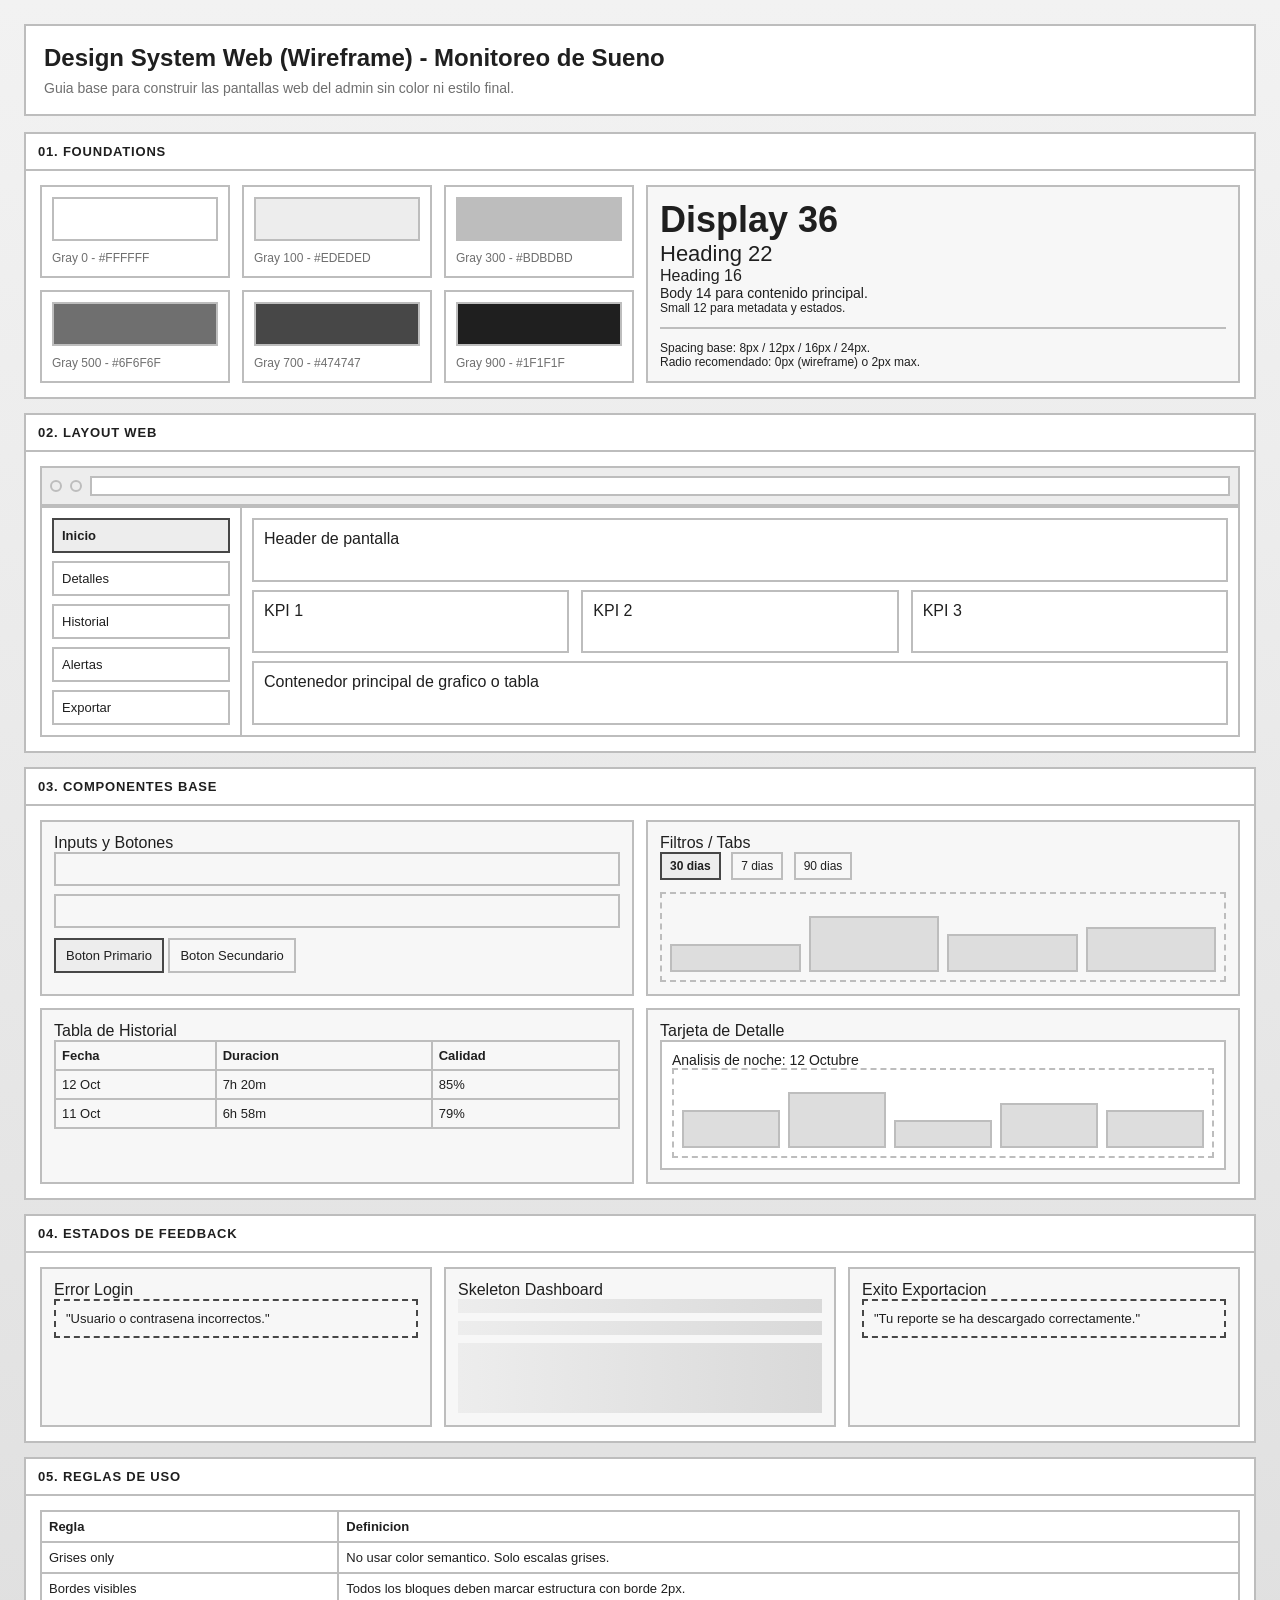
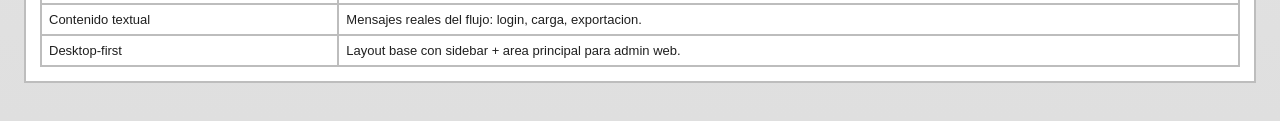
==== design-system-web.html @ b815edd7 "cambios web" ====
<!DOCTYPE html>
<html lang="es">
  <head>
    <meta charset="UTF-8" />
    <meta name="viewport" content="width=device-width, initial-scale=1.0" />
    <title>Design System Web - Wireframe Sueno</title>
    <style>
      :root {
        --gray-0: #ffffff;
        --gray-50: #f7f7f7;
        --gray-100: #ededed;
        --gray-200: #dddddd;
        --gray-300: #bdbdbd;
        --gray-400: #9a9a9a;
        --gray-500: #6f6f6f;
        --gray-700: #474747;
        --gray-900: #1f1f1f;
      }

      * {
        box-sizing: border-box;
      }

      body {
        margin: 0;
        background: linear-gradient(180deg, #f2f2f2 0%, #dfdfdf 100%);
        color: var(--gray-900);
        font-family: "Segoe UI", Arial, sans-serif;
      }

      .page {
        max-width: 1300px;
        margin: 0 auto;
        padding: 24px;
      }

      .hero {
        border: 2px solid var(--gray-300);
        background: var(--gray-0);
        padding: 18px;
        margin-bottom: 16px;
      }

      .hero h1 {
        margin: 0 0 8px 0;
        font-size: 24px;
      }

      .hero p {
        margin: 0;
        color: var(--gray-500);
        font-size: 14px;
      }

      .section {
        border: 2px solid var(--gray-300);
        background: var(--gray-0);
        margin-bottom: 14px;
      }

      .section-head {
        border-bottom: 2px solid var(--gray-300);
        padding: 10px 12px;
        font-size: 13px;
        text-transform: uppercase;
        letter-spacing: 0.8px;
        font-weight: 700;
      }

      .section-body {
        padding: 14px;
      }

      .grid {
        display: grid;
        gap: 12px;
      }

      .grid.two {
        grid-template-columns: repeat(2, minmax(0, 1fr));
      }

      .grid.three {
        grid-template-columns: repeat(3, minmax(0, 1fr));
      }

      .token {
        border: 2px solid var(--gray-300);
        padding: 10px;
        display: grid;
        gap: 8px;
      }

      .swatch {
        height: 44px;
        border: 2px solid var(--gray-300);
      }

      .label {
        font-size: 12px;
        color: var(--gray-500);
      }

      .display {
        font-size: 36px;
        font-weight: 700;
        margin: 0;
      }

      .h2 {
        font-size: 22px;
        margin: 0;
      }

      .h3 {
        font-size: 16px;
        margin: 0;
      }

      .body {
        font-size: 14px;
        margin: 0;
      }

      .small {
        font-size: 12px;
        margin: 0;
      }

      .component {
        border: 2px solid var(--gray-300);
        background: var(--gray-50);
        padding: 12px;
      }

      .wf-topbar {
        display: flex;
        align-items: center;
        gap: 8px;
        border: 2px solid var(--gray-300);
        padding: 8px;
        background: var(--gray-100);
      }

      .dot {
        width: 12px;
        height: 12px;
        border-radius: 50%;
        border: 2px solid var(--gray-300);
      }

      .address {
        height: 20px;
        flex: 1;
        border: 2px solid var(--gray-300);
        background: var(--gray-0);
      }

      .wf-layout {
        display: grid;
        grid-template-columns: 200px 1fr;
        border: 2px solid var(--gray-300);
        min-height: 220px;
      }

      .wf-sidebar {
        border-right: 2px solid var(--gray-300);
        padding: 10px;
        display: grid;
        gap: 8px;
        align-content: start;
      }

      .menu-item {
        border: 2px solid var(--gray-300);
        background: var(--gray-0);
        padding: 8px;
        font-size: 13px;
      }

      .menu-item.active {
        border-color: var(--gray-700);
        background: var(--gray-100);
        font-weight: 700;
      }

      .wf-main {
        padding: 10px;
        display: grid;
        gap: 8px;
      }

      .card {
        border: 2px solid var(--gray-300);
        background: var(--gray-0);
        padding: 10px;
      }

      .input {
        border: 2px solid var(--gray-300);
        height: 34px;
        background: var(--gray-50);
      }

      .button {
        border: 2px solid var(--gray-700);
        background: var(--gray-100);
        padding: 8px 10px;
        font-size: 13px;
        display: inline-block;
      }

      .button.secondary {
        border-color: var(--gray-300);
        background: var(--gray-50);
      }

      .chip {
        border: 2px solid var(--gray-300);
        padding: 5px 8px;
        font-size: 12px;
        display: inline-block;
        margin-right: 6px;
      }

      .chip.active {
        border-color: var(--gray-700);
        background: var(--gray-100);
        font-weight: 700;
      }

      .table {
        width: 100%;
        border-collapse: collapse;
        font-size: 13px;
      }

      .table th,
      .table td {
        border: 2px solid var(--gray-300);
        padding: 6px;
        text-align: left;
      }

      .chart {
        height: 90px;
        border: 2px dashed var(--gray-300);
        display: flex;
        gap: 8px;
        align-items: end;
        padding: 8px;
      }

      .bar {
        flex: 1;
        border: 2px solid var(--gray-300);
        background: var(--gray-200);
      }

      .h40 {
        height: 40%;
      }

      .h65 {
        height: 65%;
      }

      .h80 {
        height: 80%;
      }

      .h55 {
        height: 55%;
      }

      .state {
        border: 2px dashed var(--gray-700);
        padding: 10px;
        background: var(--gray-50);
        font-size: 13px;
      }

      .skeleton {
        display: grid;
        gap: 8px;
      }

      .skeleton-line {
        height: 14px;
        background: linear-gradient(90deg, #ededed 0%, #d9d9d9 50%, #ededed 100%);
        background-size: 200% 100%;
        animation: shimmer 1.3s linear infinite;
      }

      .skeleton-box {
        height: 70px;
        background: linear-gradient(90deg, #ededed 0%, #d9d9d9 50%, #ededed 100%);
        background-size: 200% 100%;
        animation: shimmer 1.3s linear infinite;
      }

      @keyframes shimmer {
        from {
          background-position: 100% 0;
        }
        to {
          background-position: -100% 0;
        }
      }

      .spec {
        width: 100%;
        border-collapse: collapse;
        font-size: 13px;
      }

      .spec th,
      .spec td {
        border: 2px solid var(--gray-300);
        padding: 7px;
        text-align: left;
      }

      @media (max-width: 980px) {
        .grid.two,
        .grid.three {
          grid-template-columns: 1fr;
        }

        .wf-layout {
          grid-template-columns: 1fr;
        }

        .wf-sidebar {
          border-right: 0;
          border-bottom: 2px solid var(--gray-300);
        }
      }
    </style>
  </head>
  <body>
    <div class="page">
      <header class="hero">
        <h1>Design System Web (Wireframe) - Monitoreo de Sueno</h1>
        <p>
          Guia base para construir las pantallas web del admin sin color ni estilo final.
        </p>
      </header>

      <section class="section">
        <div class="section-head">01. Foundations</div>
        <div class="section-body grid two">
          <div class="grid three">
            <div class="token">
              <div class="swatch" style="background: var(--gray-0);"></div>
              <div class="label">Gray 0 - #FFFFFF</div>
            </div>
            <div class="token">
              <div class="swatch" style="background: var(--gray-100);"></div>
              <div class="label">Gray 100 - #EDEDED</div>
            </div>
            <div class="token">
              <div class="swatch" style="background: var(--gray-300);"></div>
              <div class="label">Gray 300 - #BDBDBD</div>
            </div>
            <div class="token">
              <div class="swatch" style="background: var(--gray-500);"></div>
              <div class="label">Gray 500 - #6F6F6F</div>
            </div>
            <div class="token">
              <div class="swatch" style="background: var(--gray-700);"></div>
              <div class="label">Gray 700 - #474747</div>
            </div>
            <div class="token">
              <div class="swatch" style="background: var(--gray-900);"></div>
              <div class="label">Gray 900 - #1F1F1F</div>
            </div>
          </div>
          <div class="component">
            <p class="display">Display 36</p>
            <p class="h2">Heading 22</p>
            <p class="h3">Heading 16</p>
            <p class="body">Body 14 para contenido principal.</p>
            <p class="small">Small 12 para metadata y estados.</p>
            <hr style="border: 0; border-top: 2px solid var(--gray-300); margin: 12px 0;" />
            <p class="small">Spacing base: 8px / 12px / 16px / 24px.</p>
            <p class="small">Radio recomendado: 0px (wireframe) o 2px max.</p>
          </div>
        </div>
      </section>

      <section class="section">
        <div class="section-head">02. Layout Web</div>
        <div class="section-body">
          <div class="wf-topbar">
            <span class="dot"></span>
            <span class="dot"></span>
            <div class="address"></div>
          </div>
          <div class="wf-layout">
            <aside class="wf-sidebar">
              <div class="menu-item active">Inicio</div>
              <div class="menu-item">Detalles</div>
              <div class="menu-item">Historial</div>
              <div class="menu-item">Alertas</div>
              <div class="menu-item">Exportar</div>
            </aside>
            <main class="wf-main">
              <div class="card">Header de pantalla</div>
              <div class="grid three">
                <div class="card">KPI 1</div>
                <div class="card">KPI 2</div>
                <div class="card">KPI 3</div>
              </div>
              <div class="card">Contenedor principal de grafico o tabla</div>
            </main>
          </div>
        </div>
      </section>

      <section class="section">
        <div class="section-head">03. Componentes Base</div>
        <div class="section-body grid two">
          <div class="component">
            <p class="h3">Inputs y Botones</p>
            <div class="input"></div>
            <div style="height: 8px;"></div>
            <div class="input"></div>
            <div style="height: 10px;"></div>
            <span class="button">Boton Primario</span>
            <span class="button secondary">Boton Secundario</span>
          </div>
          <div class="component">
            <p class="h3">Filtros / Tabs</p>
            <span class="chip active">30 dias</span>
            <span class="chip">7 dias</span>
            <span class="chip">90 dias</span>
            <div style="height: 12px;"></div>
            <div class="chart">
              <span class="bar h40"></span>
              <span class="bar h80"></span>
              <span class="bar h55"></span>
              <span class="bar h65"></span>
            </div>
          </div>
          <div class="component">
            <p class="h3">Tabla de Historial</p>
            <table class="table">
              <thead>
                <tr>
                  <th>Fecha</th>
                  <th>Duracion</th>
                  <th>Calidad</th>
                </tr>
              </thead>
              <tbody>
                <tr>
                  <td>12 Oct</td>
                  <td>7h 20m</td>
                  <td>85%</td>
                </tr>
                <tr>
                  <td>11 Oct</td>
                  <td>6h 58m</td>
                  <td>79%</td>
                </tr>
              </tbody>
            </table>
          </div>
          <div class="component">
            <p class="h3">Tarjeta de Detalle</p>
            <div class="card">
              <p class="body">Analisis de noche: 12 Octubre</p>
              <div class="chart">
                <span class="bar h55"></span>
                <span class="bar h80"></span>
                <span class="bar h40"></span>
                <span class="bar h65"></span>
                <span class="bar h55"></span>
              </div>
            </div>
          </div>
        </div>
      </section>

      <section class="section">
        <div class="section-head">04. Estados de Feedback</div>
        <div class="section-body grid three">
          <div class="component">
            <p class="h3">Error Login</p>
            <div class="state">"Usuario o contrasena incorrectos."</div>
          </div>
          <div class="component">
            <p class="h3">Skeleton Dashboard</p>
            <div class="skeleton">
              <div class="skeleton-line"></div>
              <div class="skeleton-line"></div>
              <div class="skeleton-box"></div>
            </div>
          </div>
          <div class="component">
            <p class="h3">Exito Exportacion</p>
            <div class="state">"Tu reporte se ha descargado correctamente."</div>
          </div>
        </div>
      </section>

      <section class="section">
        <div class="section-head">05. Reglas de Uso</div>
        <div class="section-body">
          <table class="spec">
            <thead>
              <tr>
                <th>Regla</th>
                <th>Definicion</th>
              </tr>
            </thead>
            <tbody>
              <tr>
                <td>Grises only</td>
                <td>No usar color semantico. Solo escalas grises.</td>
              </tr>
              <tr>
                <td>Bordes visibles</td>
                <td>Todos los bloques deben marcar estructura con borde 2px.</td>
              </tr>
              <tr>
                <td>Contenido textual</td>
                <td>Mensajes reales del flujo: login, carga, exportacion.</td>
              </tr>
              <tr>
                <td>Desktop-first</td>
                <td>Layout base con sidebar + area principal para admin web.</td>
              </tr>
            </tbody>
          </table>
        </div>
      </section>
    </div>
  </body>
</html>
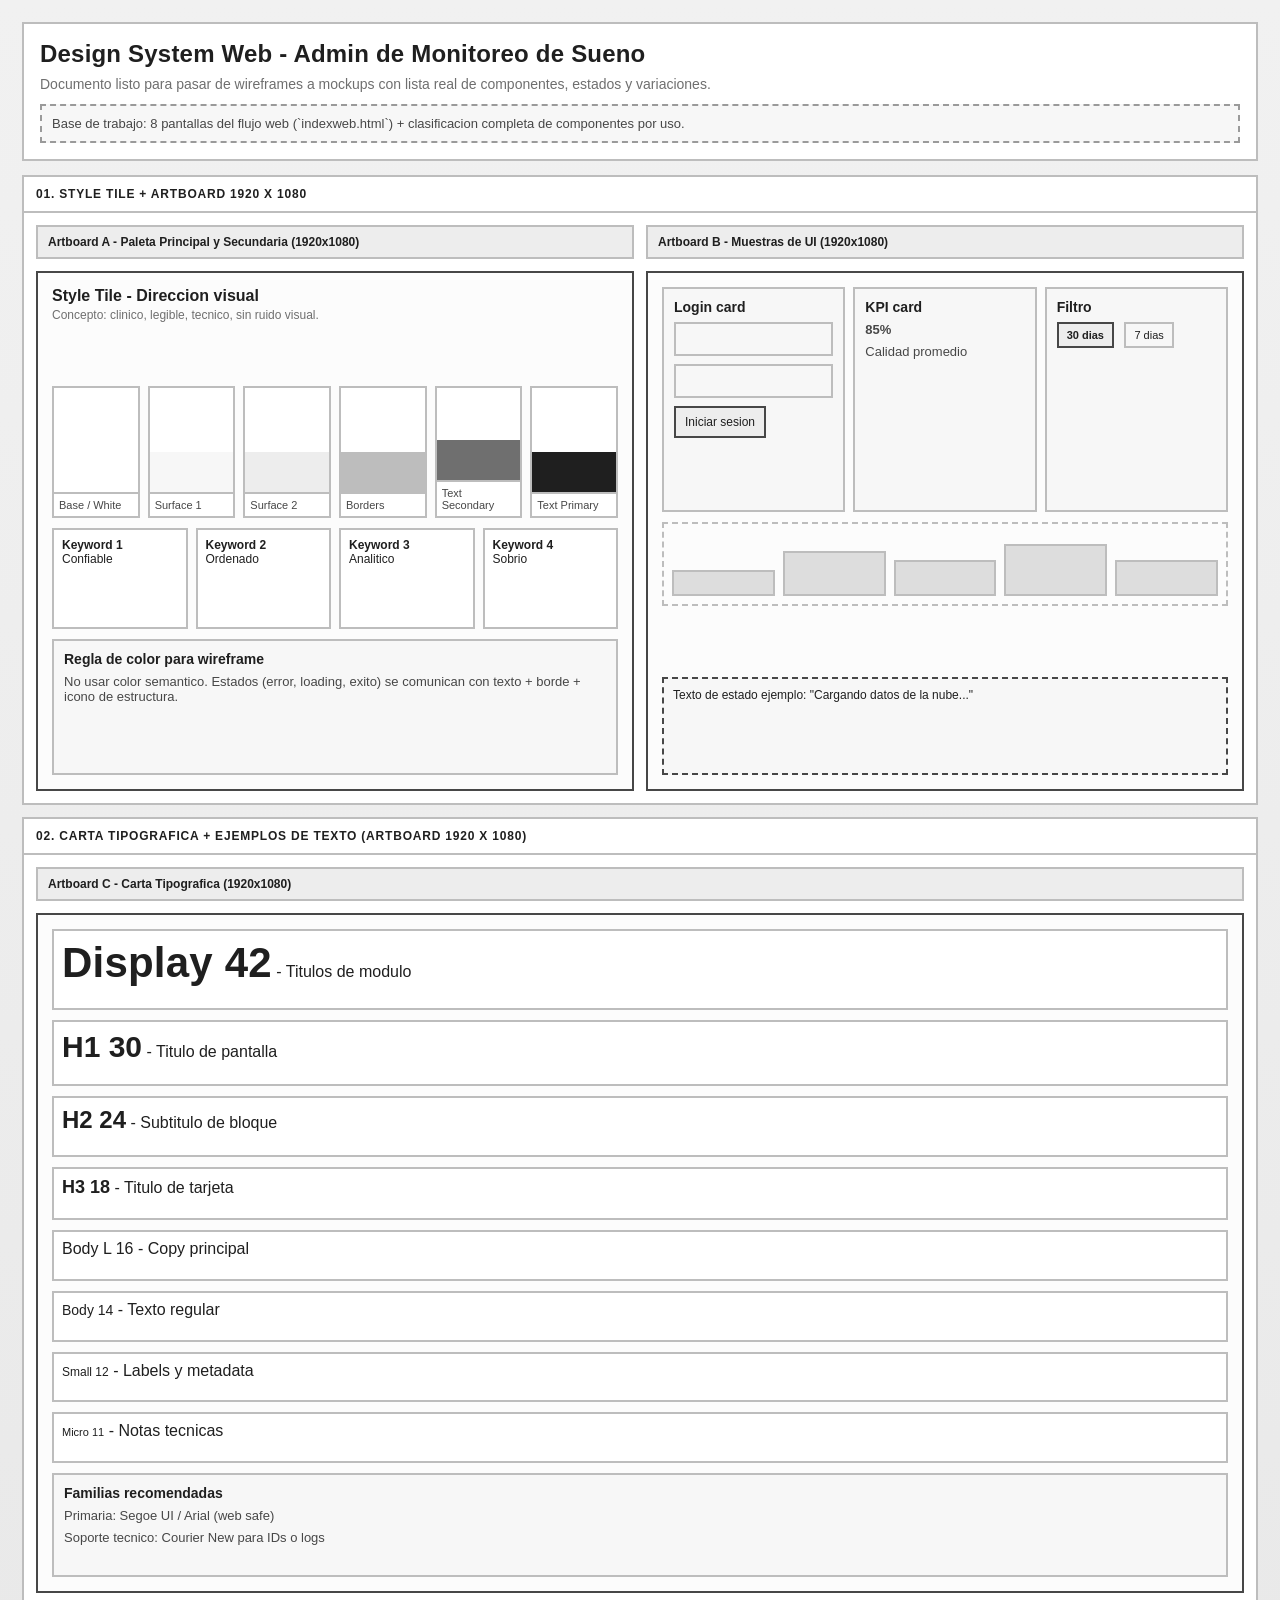
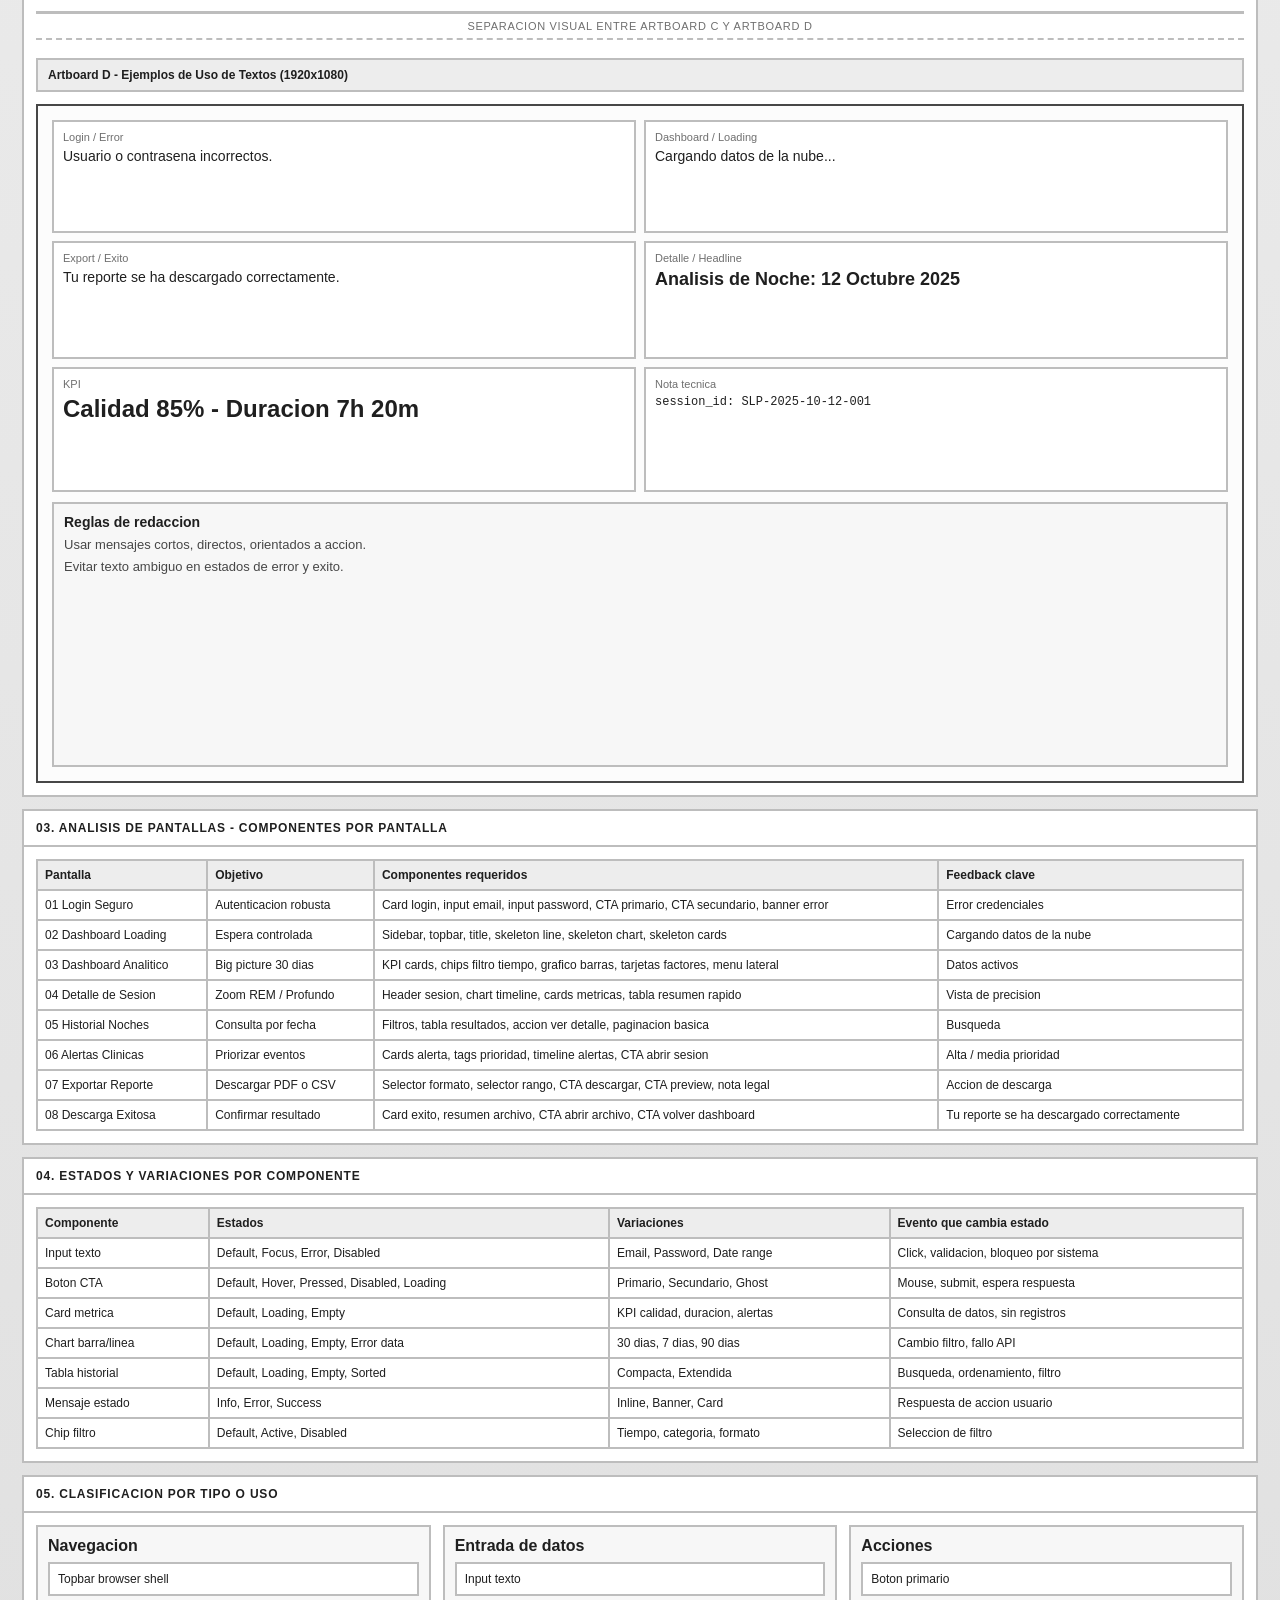
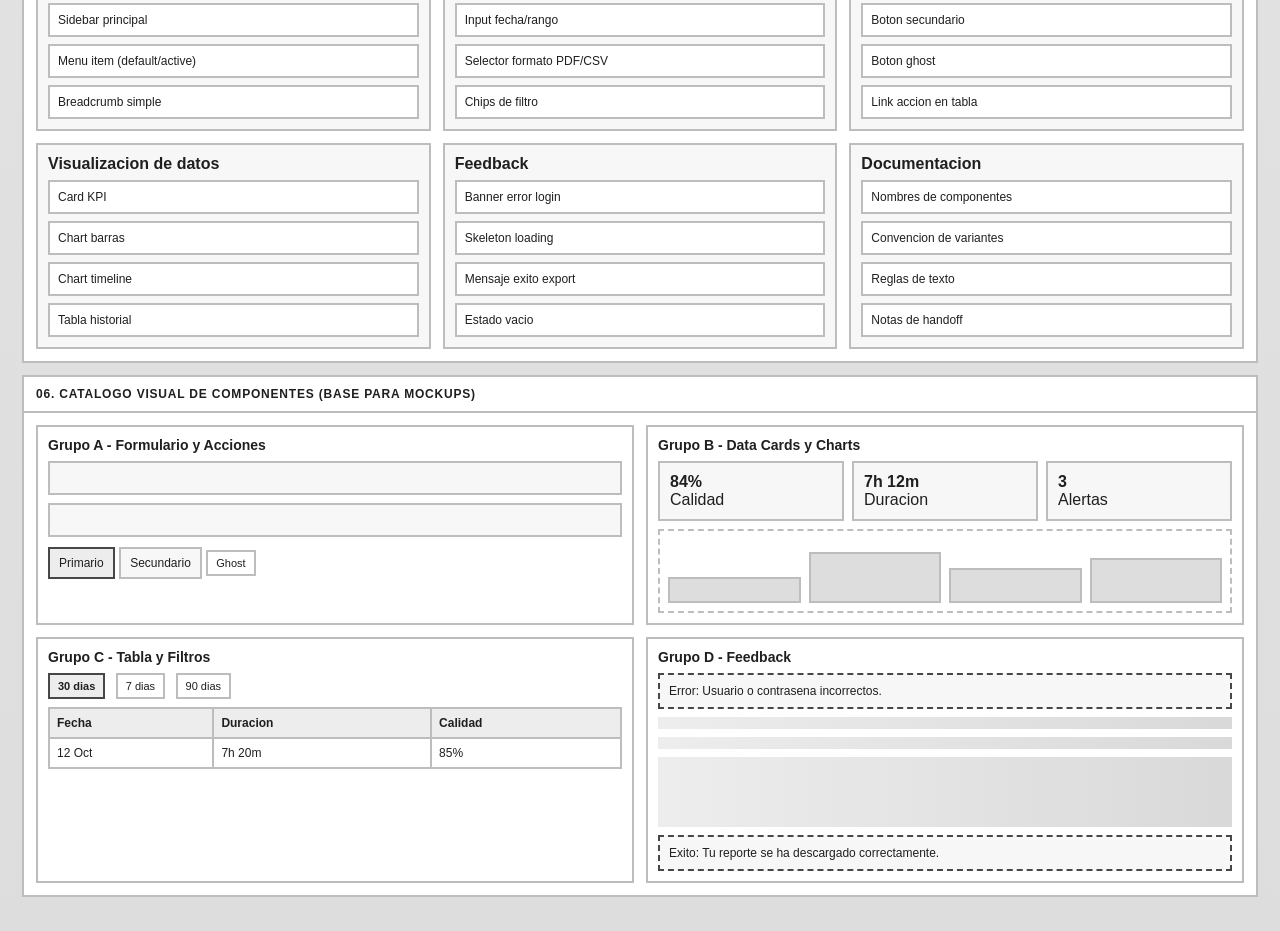
==== commit 295c6a9e: "cambios finales web" ====
--- a/design-system-web.html
+++ b/design-system-web.html
@@ -3,7 +3,7 @@
   <head>
     <meta charset="UTF-8" />
     <meta name="viewport" content="width=device-width, initial-scale=1.0" />
-    <title>Design System Web - Wireframe Sueno</title>
+    <title>Design System Web - Admin Sueno</title>
     <style>
       :root {
         --gray-0: #ffffff;
@@ -23,27 +23,28 @@
 
       body {
         margin: 0;
-        background: linear-gradient(180deg, #f2f2f2 0%, #dfdfdf 100%);
+        background: linear-gradient(180deg, #f1f1f1 0%, #dddddd 100%);
         color: var(--gray-900);
         font-family: "Segoe UI", Arial, sans-serif;
       }
 
       .page {
-        max-width: 1300px;
+        max-width: 1440px;
         margin: 0 auto;
-        padding: 24px;
+        padding: 22px;
       }
 
       .hero {
         border: 2px solid var(--gray-300);
         background: var(--gray-0);
-        padding: 18px;
-        margin-bottom: 16px;
+        padding: 16px;
+        margin-bottom: 14px;
       }
 
       .hero h1 {
         margin: 0 0 8px 0;
         font-size: 24px;
+        letter-spacing: 0.2px;
       }
 
       .hero p {
@@ -52,23 +53,32 @@
         font-size: 14px;
       }
 
+      .note {
+        margin-top: 12px;
+        border: 2px dashed var(--gray-400);
+        background: var(--gray-50);
+        padding: 10px;
+        font-size: 13px;
+        color: var(--gray-700);
+      }
+
       .section {
         border: 2px solid var(--gray-300);
         background: var(--gray-0);
-        margin-bottom: 14px;
+        margin-bottom: 12px;
       }
 
       .section-head {
         border-bottom: 2px solid var(--gray-300);
         padding: 10px 12px;
-        font-size: 13px;
         text-transform: uppercase;
         letter-spacing: 0.8px;
+        font-size: 12px;
         font-weight: 700;
       }
 
       .section-body {
-        padding: 14px;
+        padding: 12px;
       }
 
       .grid {
@@ -84,142 +94,245 @@
         grid-template-columns: repeat(3, minmax(0, 1fr));
       }
 
-      .token {
-        border: 2px solid var(--gray-300);
+      .box {
+        border: 2px solid var(--gray-300);
+        background: var(--gray-50);
         padding: 10px;
-        display: grid;
-        gap: 8px;
-      }
-
-      .swatch {
-        height: 44px;
-        border: 2px solid var(--gray-300);
-      }
-
-      .label {
+      }
+
+      .box h3,
+      .box h4,
+      .box p {
+        margin: 0 0 7px 0;
+      }
+
+      .box h3 {
+        font-size: 16px;
+      }
+
+      .box h4 {
+        font-size: 14px;
+      }
+
+      .box p {
+        font-size: 13px;
+        color: var(--gray-700);
+      }
+
+      .artboard-wrap {
+        display: grid;
+        gap: 12px;
+      }
+
+      .artboard-title {
+        border: 2px solid var(--gray-300);
+        background: var(--gray-100);
+        padding: 8px 10px;
+        font-size: 12px;
+        font-weight: 700;
+      }
+
+      .artboard {
+        width: 100%;
+        aspect-ratio: 16 / 9;
+        border: 2px solid var(--gray-700);
+        background: #fcfcfc;
+        padding: 14px;
+        display: grid;
+        gap: 10px;
+        min-height: 520px;
+        overflow: auto;
+      }
+
+      .artboard-stack {
+        display: grid;
+        gap: 18px;
+      }
+
+      .artboard-separator {
+        border-top: 3px solid var(--gray-300);
+        border-bottom: 2px dashed var(--gray-300);
+        padding: 6px 0;
+        text-align: center;
+        font-size: 11px;
+        color: var(--gray-500);
+        text-transform: uppercase;
+        letter-spacing: 0.7px;
+      }
+
+      .subtitle {
         font-size: 12px;
         color: var(--gray-500);
       }
 
+      .swatches {
+        display: grid;
+        grid-template-columns: repeat(6, minmax(0, 1fr));
+        gap: 8px;
+      }
+
+      .swatch {
+        border: 2px solid var(--gray-300);
+        background: var(--gray-0);
+        min-height: 70px;
+        display: grid;
+        align-content: end;
+      }
+
+      .swatch-sample {
+        height: 42px;
+        border-bottom: 2px solid var(--gray-300);
+      }
+
+      .swatch-label {
+        font-size: 11px;
+        padding: 5px;
+        color: var(--gray-700);
+      }
+
+      .mood-row {
+        display: grid;
+        grid-template-columns: repeat(4, minmax(0, 1fr));
+        gap: 8px;
+      }
+
+      .mood {
+        border: 2px solid var(--gray-300);
+        background: var(--gray-0);
+        padding: 8px;
+        font-size: 12px;
+      }
+
+      .type-line {
+        border: 2px solid var(--gray-300);
+        background: var(--gray-0);
+        padding: 8px;
+      }
+
       .display {
-        font-size: 36px;
+        font-size: 42px;
         font-weight: 700;
-        margin: 0;
+        letter-spacing: 0.2px;
+      }
+
+      .h1 {
+        font-size: 30px;
+        font-weight: 700;
       }
 
       .h2 {
-        font-size: 22px;
-        margin: 0;
+        font-size: 24px;
+        font-weight: 700;
       }
 
       .h3 {
+        font-size: 18px;
+        font-weight: 700;
+      }
+
+      .body-l {
         font-size: 16px;
-        margin: 0;
       }
 
       .body {
         font-size: 14px;
-        margin: 0;
       }
 
       .small {
         font-size: 12px;
-        margin: 0;
-      }
-
-      .component {
-        border: 2px solid var(--gray-300);
-        background: var(--gray-50);
-        padding: 12px;
-      }
-
-      .wf-topbar {
-        display: flex;
-        align-items: center;
+      }
+
+      .micro {
+        font-size: 11px;
+      }
+
+      .usage-grid {
+        display: grid;
+        grid-template-columns: repeat(2, minmax(0, 1fr));
         gap: 8px;
-        border: 2px solid var(--gray-300);
-        padding: 8px;
+      }
+
+      .usage-card {
+        border: 2px solid var(--gray-300);
+        background: var(--gray-0);
+        padding: 9px;
+      }
+
+      .usage-label {
+        font-size: 11px;
+        color: var(--gray-500);
+        margin-bottom: 5px;
+      }
+
+      .mono {
+        font-family: "Courier New", monospace;
+      }
+
+      table {
+        width: 100%;
+        border-collapse: collapse;
+        font-size: 12px;
+      }
+
+      th,
+      td {
+        border: 2px solid var(--gray-300);
+        padding: 7px;
+        text-align: left;
+        vertical-align: top;
+      }
+
+      th {
         background: var(--gray-100);
       }
 
-      .dot {
-        width: 12px;
-        height: 12px;
-        border-radius: 50%;
-        border: 2px solid var(--gray-300);
-      }
-
-      .address {
-        height: 20px;
-        flex: 1;
-        border: 2px solid var(--gray-300);
-        background: var(--gray-0);
-      }
-
-      .wf-layout {
-        display: grid;
-        grid-template-columns: 200px 1fr;
-        border: 2px solid var(--gray-300);
-        min-height: 220px;
-      }
-
-      .wf-sidebar {
-        border-right: 2px solid var(--gray-300);
-        padding: 10px;
-        display: grid;
-        gap: 8px;
-        align-content: start;
-      }
-
-      .menu-item {
+      .token-list {
+        display: grid;
+        gap: 7px;
+      }
+
+      .token-item {
         border: 2px solid var(--gray-300);
         background: var(--gray-0);
         padding: 8px;
-        font-size: 13px;
-      }
-
-      .menu-item.active {
-        border-color: var(--gray-700);
-        background: var(--gray-100);
-        font-weight: 700;
-      }
-
-      .wf-main {
-        padding: 10px;
-        display: grid;
-        gap: 8px;
-      }
-
-      .card {
+        font-size: 12px;
+      }
+
+      .component-frame {
         border: 2px solid var(--gray-300);
         background: var(--gray-0);
         padding: 10px;
       }
 
+      .component-frame h4 {
+        margin: 0 0 8px 0;
+        font-size: 14px;
+      }
+
       .input {
-        border: 2px solid var(--gray-300);
         height: 34px;
+        border: 2px solid var(--gray-300);
         background: var(--gray-50);
       }
 
-      .button {
+      .btn {
+        display: inline-block;
         border: 2px solid var(--gray-700);
         background: var(--gray-100);
-        padding: 8px 10px;
-        font-size: 13px;
-        display: inline-block;
-      }
-
-      .button.secondary {
+        font-size: 12px;
+        padding: 7px 9px;
+      }
+
+      .btn.secondary {
         border-color: var(--gray-300);
         background: var(--gray-50);
       }
 
       .chip {
+        display: inline-block;
         border: 2px solid var(--gray-300);
         padding: 5px 8px;
-        font-size: 12px;
-        display: inline-block;
+        font-size: 11px;
         margin-right: 6px;
       }
 
@@ -229,64 +342,13 @@
         font-weight: 700;
       }
 
-      .table {
-        width: 100%;
-        border-collapse: collapse;
-        font-size: 13px;
-      }
-
-      .table th,
-      .table td {
-        border: 2px solid var(--gray-300);
-        padding: 6px;
-        text-align: left;
-      }
-
-      .chart {
-        height: 90px;
-        border: 2px dashed var(--gray-300);
-        display: flex;
+      .skeleton {
+        display: grid;
         gap: 8px;
-        align-items: end;
-        padding: 8px;
-      }
-
-      .bar {
-        flex: 1;
-        border: 2px solid var(--gray-300);
-        background: var(--gray-200);
-      }
-
-      .h40 {
-        height: 40%;
-      }
-
-      .h65 {
-        height: 65%;
-      }
-
-      .h80 {
-        height: 80%;
-      }
-
-      .h55 {
-        height: 55%;
-      }
-
-      .state {
-        border: 2px dashed var(--gray-700);
-        padding: 10px;
-        background: var(--gray-50);
-        font-size: 13px;
-      }
-
-      .skeleton {
-        display: grid;
-        gap: 8px;
       }
 
       .skeleton-line {
-        height: 14px;
+        height: 12px;
         background: linear-gradient(90deg, #ededed 0%, #d9d9d9 50%, #ededed 100%);
         background-size: 200% 100%;
         animation: shimmer 1.3s linear infinite;
@@ -297,6 +359,53 @@
         background: linear-gradient(90deg, #ededed 0%, #d9d9d9 50%, #ededed 100%);
         background-size: 200% 100%;
         animation: shimmer 1.3s linear infinite;
+      }
+
+      .state {
+        border: 2px dashed var(--gray-700);
+        background: var(--gray-50);
+        padding: 9px;
+        font-size: 12px;
+      }
+
+      .row {
+        display: grid;
+        gap: 8px;
+      }
+
+      .row.three {
+        grid-template-columns: repeat(3, minmax(0, 1fr));
+      }
+
+      .chart {
+        height: 84px;
+        border: 2px dashed var(--gray-300);
+        display: flex;
+        align-items: end;
+        gap: 8px;
+        padding: 8px;
+      }
+
+      .bar {
+        flex: 1;
+        border: 2px solid var(--gray-300);
+        background: var(--gray-200);
+      }
+
+      .h40 {
+        height: 40%;
+      }
+
+      .h55 {
+        height: 55%;
+      }
+
+      .h70 {
+        height: 70%;
+      }
+
+      .h80 {
+        height: 80%;
       }
 
       @keyframes shimmer {
@@ -308,32 +417,14 @@
         }
       }
 
-      .spec {
-        width: 100%;
-        border-collapse: collapse;
-        font-size: 13px;
-      }
-
-      .spec th,
-      .spec td {
-        border: 2px solid var(--gray-300);
-        padding: 7px;
-        text-align: left;
-      }
-
-      @media (max-width: 980px) {
+      @media (max-width: 1080px) {
         .grid.two,
-        .grid.three {
+        .grid.three,
+        .usage-grid,
+        .row.three,
+        .swatches,
+        .mood-row {
           grid-template-columns: 1fr;
-        }
-
-        .wf-layout {
-          grid-template-columns: 1fr;
-        }
-
-        .wf-sidebar {
-          border-right: 0;
-          border-bottom: 2px solid var(--gray-300);
         }
       }
     </style>
@@ -341,111 +432,393 @@
   <body>
     <div class="page">
       <header class="hero">
-        <h1>Design System Web (Wireframe) - Monitoreo de Sueno</h1>
+        <h1>Design System Web - Admin de Monitoreo de Sueno</h1>
         <p>
-          Guia base para construir las pantallas web del admin sin color ni estilo final.
+          Documento listo para pasar de wireframes a mockups con lista real de
+          componentes, estados y variaciones.
         </p>
+        <div class="note">
+          Base de trabajo: 8 pantallas del flujo web (`indexweb.html`) +
+          clasificacion completa de componentes por uso.
+        </div>
       </header>
 
       <section class="section">
-        <div class="section-head">01. Foundations</div>
+        <div class="section-head">01. Style Tile + Artboard 1920 x 1080</div>
         <div class="section-body grid two">
-          <div class="grid three">
-            <div class="token">
-              <div class="swatch" style="background: var(--gray-0);"></div>
-              <div class="label">Gray 0 - #FFFFFF</div>
-            </div>
-            <div class="token">
-              <div class="swatch" style="background: var(--gray-100);"></div>
-              <div class="label">Gray 100 - #EDEDED</div>
-            </div>
-            <div class="token">
-              <div class="swatch" style="background: var(--gray-300);"></div>
-              <div class="label">Gray 300 - #BDBDBD</div>
-            </div>
-            <div class="token">
-              <div class="swatch" style="background: var(--gray-500);"></div>
-              <div class="label">Gray 500 - #6F6F6F</div>
-            </div>
-            <div class="token">
-              <div class="swatch" style="background: var(--gray-700);"></div>
-              <div class="label">Gray 700 - #474747</div>
-            </div>
-            <div class="token">
-              <div class="swatch" style="background: var(--gray-900);"></div>
-              <div class="label">Gray 900 - #1F1F1F</div>
-            </div>
-          </div>
-          <div class="component">
-            <p class="display">Display 36</p>
-            <p class="h2">Heading 22</p>
-            <p class="h3">Heading 16</p>
-            <p class="body">Body 14 para contenido principal.</p>
-            <p class="small">Small 12 para metadata y estados.</p>
-            <hr style="border: 0; border-top: 2px solid var(--gray-300); margin: 12px 0;" />
-            <p class="small">Spacing base: 8px / 12px / 16px / 24px.</p>
-            <p class="small">Radio recomendado: 0px (wireframe) o 2px max.</p>
+          <div class="artboard-wrap">
+            <div class="artboard-title">Artboard A - Paleta Principal y Secundaria (1920x1080)</div>
+            <div class="artboard">
+              <div>
+                <strong>Style Tile - Direccion visual</strong><br />
+                <span class="subtitle">
+                  Concepto: clinico, legible, tecnico, sin ruido visual.
+                </span>
+              </div>
+              <div class="swatches">
+                <div class="swatch">
+                  <div class="swatch-sample" style="background:#ffffff;"></div>
+                  <div class="swatch-label">Base / White</div>
+                </div>
+                <div class="swatch">
+                  <div class="swatch-sample" style="background:#f7f7f7;"></div>
+                  <div class="swatch-label">Surface 1</div>
+                </div>
+                <div class="swatch">
+                  <div class="swatch-sample" style="background:#ededed;"></div>
+                  <div class="swatch-label">Surface 2</div>
+                </div>
+                <div class="swatch">
+                  <div class="swatch-sample" style="background:#bdbdbd;"></div>
+                  <div class="swatch-label">Borders</div>
+                </div>
+                <div class="swatch">
+                  <div class="swatch-sample" style="background:#6f6f6f;"></div>
+                  <div class="swatch-label">Text Secondary</div>
+                </div>
+                <div class="swatch">
+                  <div class="swatch-sample" style="background:#1f1f1f;"></div>
+                  <div class="swatch-label">Text Primary</div>
+                </div>
+              </div>
+              <div class="mood-row">
+                <div class="mood"><strong>Keyword 1</strong><br />Confiable</div>
+                <div class="mood"><strong>Keyword 2</strong><br />Ordenado</div>
+                <div class="mood"><strong>Keyword 3</strong><br />Analitico</div>
+                <div class="mood"><strong>Keyword 4</strong><br />Sobrio</div>
+              </div>
+              <div class="box">
+                <h4>Regla de color para wireframe</h4>
+                <p>
+                  No usar color semantico. Estados (error, loading, exito) se
+                  comunican con texto + borde + icono de estructura.
+                </p>
+              </div>
+            </div>
+          </div>
+
+          <div class="artboard-wrap">
+            <div class="artboard-title">Artboard B - Muestras de UI (1920x1080)</div>
+            <div class="artboard">
+              <div class="row three">
+                <div class="box">
+                  <h4>Login card</h4>
+                  <div class="input"></div>
+                  <div style="height:8px;"></div>
+                  <div class="input"></div>
+                  <div style="height:8px;"></div>
+                  <span class="btn">Iniciar sesion</span>
+                </div>
+                <div class="box">
+                  <h4>KPI card</h4>
+                  <p class="h2">85%</p>
+                  <p>Calidad promedio</p>
+                </div>
+                <div class="box">
+                  <h4>Filtro</h4>
+                  <span class="chip active">30 dias</span>
+                  <span class="chip">7 dias</span>
+                </div>
+              </div>
+              <div class="chart">
+                <span class="bar h40"></span>
+                <span class="bar h70"></span>
+                <span class="bar h55"></span>
+                <span class="bar h80"></span>
+                <span class="bar h55"></span>
+              </div>
+              <div class="state">
+                Texto de estado ejemplo: "Cargando datos de la nube..."
+              </div>
+            </div>
           </div>
         </div>
       </section>
 
       <section class="section">
-        <div class="section-head">02. Layout Web</div>
-        <div class="section-body">
-          <div class="wf-topbar">
-            <span class="dot"></span>
-            <span class="dot"></span>
-            <div class="address"></div>
-          </div>
-          <div class="wf-layout">
-            <aside class="wf-sidebar">
-              <div class="menu-item active">Inicio</div>
-              <div class="menu-item">Detalles</div>
-              <div class="menu-item">Historial</div>
-              <div class="menu-item">Alertas</div>
-              <div class="menu-item">Exportar</div>
-            </aside>
-            <main class="wf-main">
-              <div class="card">Header de pantalla</div>
-              <div class="grid three">
-                <div class="card">KPI 1</div>
-                <div class="card">KPI 2</div>
-                <div class="card">KPI 3</div>
-              </div>
-              <div class="card">Contenedor principal de grafico o tabla</div>
-            </main>
+        <div class="section-head">02. Carta Tipografica + Ejemplos de Texto (Artboard 1920 x 1080)</div>
+        <div class="section-body artboard-stack">
+          <div class="artboard-wrap">
+            <div class="artboard-title">Artboard C - Carta Tipografica (1920x1080)</div>
+            <div class="artboard">
+              <div class="type-line"><span class="display">Display 42</span> - Titulos de modulo</div>
+              <div class="type-line"><span class="h1">H1 30</span> - Titulo de pantalla</div>
+              <div class="type-line"><span class="h2">H2 24</span> - Subtitulo de bloque</div>
+              <div class="type-line"><span class="h3">H3 18</span> - Titulo de tarjeta</div>
+              <div class="type-line"><span class="body-l">Body L 16</span> - Copy principal</div>
+              <div class="type-line"><span class="body">Body 14</span> - Texto regular</div>
+              <div class="type-line"><span class="small">Small 12</span> - Labels y metadata</div>
+              <div class="type-line"><span class="micro">Micro 11</span> - Notas tecnicas</div>
+              <div class="box">
+                <h4>Familias recomendadas</h4>
+                <p>Primaria: Segoe UI / Arial (web safe)</p>
+                <p>Soporte tecnico: Courier New para IDs o logs</p>
+              </div>
+            </div>
+          </div>
+
+          <div class="artboard-separator">Separacion visual entre Artboard C y Artboard D</div>
+
+          <div class="artboard-wrap">
+            <div class="artboard-title">Artboard D - Ejemplos de Uso de Textos (1920x1080)</div>
+            <div class="artboard">
+              <div class="usage-grid">
+                <div class="usage-card">
+                  <div class="usage-label">Login / Error</div>
+                  <div class="body">Usuario o contrasena incorrectos.</div>
+                </div>
+                <div class="usage-card">
+                  <div class="usage-label">Dashboard / Loading</div>
+                  <div class="body">Cargando datos de la nube...</div>
+                </div>
+                <div class="usage-card">
+                  <div class="usage-label">Export / Exito</div>
+                  <div class="body">Tu reporte se ha descargado correctamente.</div>
+                </div>
+                <div class="usage-card">
+                  <div class="usage-label">Detalle / Headline</div>
+                  <div class="h3">Analisis de Noche: 12 Octubre 2025</div>
+                </div>
+                <div class="usage-card">
+                  <div class="usage-label">KPI</div>
+                  <div class="h2">Calidad 85% - Duracion 7h 20m</div>
+                </div>
+                <div class="usage-card">
+                  <div class="usage-label">Nota tecnica</div>
+                  <div class="mono small">session_id: SLP-2025-10-12-001</div>
+                </div>
+              </div>
+              <div class="box">
+                <h4>Reglas de redaccion</h4>
+                <p>Usar mensajes cortos, directos, orientados a accion.</p>
+                <p>Evitar texto ambiguo en estados de error y exito.</p>
+              </div>
+            </div>
           </div>
         </div>
       </section>
 
       <section class="section">
-        <div class="section-head">03. Componentes Base</div>
+        <div class="section-head">03. Analisis de Pantallas - Componentes por Pantalla</div>
+        <div class="section-body">
+          <table>
+            <thead>
+              <tr>
+                <th>Pantalla</th>
+                <th>Objetivo</th>
+                <th>Componentes requeridos</th>
+                <th>Feedback clave</th>
+              </tr>
+            </thead>
+            <tbody>
+              <tr>
+                <td>01 Login Seguro</td>
+                <td>Autenticacion robusta</td>
+                <td>Card login, input email, input password, CTA primario, CTA secundario, banner error</td>
+                <td>Error credenciales</td>
+              </tr>
+              <tr>
+                <td>02 Dashboard Loading</td>
+                <td>Espera controlada</td>
+                <td>Sidebar, topbar, title, skeleton line, skeleton chart, skeleton cards</td>
+                <td>Cargando datos de la nube</td>
+              </tr>
+              <tr>
+                <td>03 Dashboard Analitico</td>
+                <td>Big picture 30 dias</td>
+                <td>KPI cards, chips filtro tiempo, grafico barras, tarjetas factores, menu lateral</td>
+                <td>Datos activos</td>
+              </tr>
+              <tr>
+                <td>04 Detalle de Sesion</td>
+                <td>Zoom REM / Profundo</td>
+                <td>Header sesion, chart timeline, cards metricas, tabla resumen rapido</td>
+                <td>Vista de precision</td>
+              </tr>
+              <tr>
+                <td>05 Historial Noches</td>
+                <td>Consulta por fecha</td>
+                <td>Filtros, tabla resultados, accion ver detalle, paginacion basica</td>
+                <td>Busqueda</td>
+              </tr>
+              <tr>
+                <td>06 Alertas Clinicas</td>
+                <td>Priorizar eventos</td>
+                <td>Cards alerta, tags prioridad, timeline alertas, CTA abrir sesion</td>
+                <td>Alta / media prioridad</td>
+              </tr>
+              <tr>
+                <td>07 Exportar Reporte</td>
+                <td>Descargar PDF o CSV</td>
+                <td>Selector formato, selector rango, CTA descargar, CTA preview, nota legal</td>
+                <td>Accion de descarga</td>
+              </tr>
+              <tr>
+                <td>08 Descarga Exitosa</td>
+                <td>Confirmar resultado</td>
+                <td>Card exito, resumen archivo, CTA abrir archivo, CTA volver dashboard</td>
+                <td>Tu reporte se ha descargado correctamente</td>
+              </tr>
+            </tbody>
+          </table>
+        </div>
+      </section>
+
+      <section class="section">
+        <div class="section-head">04. Estados y Variaciones por Componente</div>
+        <div class="section-body">
+          <table>
+            <thead>
+              <tr>
+                <th>Componente</th>
+                <th>Estados</th>
+                <th>Variaciones</th>
+                <th>Evento que cambia estado</th>
+              </tr>
+            </thead>
+            <tbody>
+              <tr>
+                <td>Input texto</td>
+                <td>Default, Focus, Error, Disabled</td>
+                <td>Email, Password, Date range</td>
+                <td>Click, validacion, bloqueo por sistema</td>
+              </tr>
+              <tr>
+                <td>Boton CTA</td>
+                <td>Default, Hover, Pressed, Disabled, Loading</td>
+                <td>Primario, Secundario, Ghost</td>
+                <td>Mouse, submit, espera respuesta</td>
+              </tr>
+              <tr>
+                <td>Card metrica</td>
+                <td>Default, Loading, Empty</td>
+                <td>KPI calidad, duracion, alertas</td>
+                <td>Consulta de datos, sin registros</td>
+              </tr>
+              <tr>
+                <td>Chart barra/linea</td>
+                <td>Default, Loading, Empty, Error data</td>
+                <td>30 dias, 7 dias, 90 dias</td>
+                <td>Cambio filtro, fallo API</td>
+              </tr>
+              <tr>
+                <td>Tabla historial</td>
+                <td>Default, Loading, Empty, Sorted</td>
+                <td>Compacta, Extendida</td>
+                <td>Busqueda, ordenamiento, filtro</td>
+              </tr>
+              <tr>
+                <td>Mensaje estado</td>
+                <td>Info, Error, Success</td>
+                <td>Inline, Banner, Card</td>
+                <td>Respuesta de accion usuario</td>
+              </tr>
+              <tr>
+                <td>Chip filtro</td>
+                <td>Default, Active, Disabled</td>
+                <td>Tiempo, categoria, formato</td>
+                <td>Seleccion de filtro</td>
+              </tr>
+            </tbody>
+          </table>
+        </div>
+      </section>
+
+      <section class="section">
+        <div class="section-head">05. Clasificacion por Tipo o Uso</div>
+        <div class="section-body grid three">
+          <div class="box">
+            <h3>Navegacion</h3>
+            <div class="token-list">
+              <div class="token-item">Topbar browser shell</div>
+              <div class="token-item">Sidebar principal</div>
+              <div class="token-item">Menu item (default/active)</div>
+              <div class="token-item">Breadcrumb simple</div>
+            </div>
+          </div>
+          <div class="box">
+            <h3>Entrada de datos</h3>
+            <div class="token-list">
+              <div class="token-item">Input texto</div>
+              <div class="token-item">Input fecha/rango</div>
+              <div class="token-item">Selector formato PDF/CSV</div>
+              <div class="token-item">Chips de filtro</div>
+            </div>
+          </div>
+          <div class="box">
+            <h3>Acciones</h3>
+            <div class="token-list">
+              <div class="token-item">Boton primario</div>
+              <div class="token-item">Boton secundario</div>
+              <div class="token-item">Boton ghost</div>
+              <div class="token-item">Link accion en tabla</div>
+            </div>
+          </div>
+          <div class="box">
+            <h3>Visualizacion de datos</h3>
+            <div class="token-list">
+              <div class="token-item">Card KPI</div>
+              <div class="token-item">Chart barras</div>
+              <div class="token-item">Chart timeline</div>
+              <div class="token-item">Tabla historial</div>
+            </div>
+          </div>
+          <div class="box">
+            <h3>Feedback</h3>
+            <div class="token-list">
+              <div class="token-item">Banner error login</div>
+              <div class="token-item">Skeleton loading</div>
+              <div class="token-item">Mensaje exito export</div>
+              <div class="token-item">Estado vacio</div>
+            </div>
+          </div>
+          <div class="box">
+            <h3>Documentacion</h3>
+            <div class="token-list">
+              <div class="token-item">Nombres de componentes</div>
+              <div class="token-item">Convencion de variantes</div>
+              <div class="token-item">Reglas de texto</div>
+              <div class="token-item">Notas de handoff</div>
+            </div>
+          </div>
+        </div>
+      </section>
+
+      <section class="section">
+        <div class="section-head">06. Catalogo Visual de Componentes (Base para Mockups)</div>
         <div class="section-body grid two">
-          <div class="component">
-            <p class="h3">Inputs y Botones</p>
+          <div class="component-frame">
+            <h4>Grupo A - Formulario y Acciones</h4>
             <div class="input"></div>
-            <div style="height: 8px;"></div>
+            <div style="height:8px;"></div>
             <div class="input"></div>
-            <div style="height: 10px;"></div>
-            <span class="button">Boton Primario</span>
-            <span class="button secondary">Boton Secundario</span>
-          </div>
-          <div class="component">
-            <p class="h3">Filtros / Tabs</p>
-            <span class="chip active">30 dias</span>
-            <span class="chip">7 dias</span>
-            <span class="chip">90 dias</span>
-            <div style="height: 12px;"></div>
+            <div style="height:10px;"></div>
+            <span class="btn">Primario</span>
+            <span class="btn secondary">Secundario</span>
+            <span class="chip">Ghost</span>
+          </div>
+          <div class="component-frame">
+            <h4>Grupo B - Data Cards y Charts</h4>
+            <div class="row three">
+              <div class="box"><strong>84%</strong><br />Calidad</div>
+              <div class="box"><strong>7h 12m</strong><br />Duracion</div>
+              <div class="box"><strong>3</strong><br />Alertas</div>
+            </div>
+            <div style="height:8px;"></div>
             <div class="chart">
               <span class="bar h40"></span>
               <span class="bar h80"></span>
               <span class="bar h55"></span>
-              <span class="bar h65"></span>
-            </div>
-          </div>
-          <div class="component">
-            <p class="h3">Tabla de Historial</p>
-            <table class="table">
+              <span class="bar h70"></span>
+            </div>
+          </div>
+          <div class="component-frame">
+            <h4>Grupo C - Tabla y Filtros</h4>
+            <span class="chip active">30 dias</span>
+            <span class="chip">7 dias</span>
+            <span class="chip">90 dias</span>
+            <div style="height:8px;"></div>
+            <table>
               <thead>
                 <tr>
                   <th>Fecha</th>
@@ -459,83 +832,24 @@
                   <td>7h 20m</td>
                   <td>85%</td>
                 </tr>
-                <tr>
-                  <td>11 Oct</td>
-                  <td>6h 58m</td>
-                  <td>79%</td>
-                </tr>
               </tbody>
             </table>
           </div>
-          <div class="component">
-            <p class="h3">Tarjeta de Detalle</p>
-            <div class="card">
-              <p class="body">Analisis de noche: 12 Octubre</p>
-              <div class="chart">
-                <span class="bar h55"></span>
-                <span class="bar h80"></span>
-                <span class="bar h40"></span>
-                <span class="bar h65"></span>
-                <span class="bar h55"></span>
-              </div>
-            </div>
-          </div>
-        </div>
-      </section>
-
-      <section class="section">
-        <div class="section-head">04. Estados de Feedback</div>
-        <div class="section-body grid three">
-          <div class="component">
-            <p class="h3">Error Login</p>
-            <div class="state">"Usuario o contrasena incorrectos."</div>
-          </div>
-          <div class="component">
-            <p class="h3">Skeleton Dashboard</p>
+          <div class="component-frame">
+            <h4>Grupo D - Feedback</h4>
+            <div class="state">Error: Usuario o contrasena incorrectos.</div>
+            <div style="height:8px;"></div>
             <div class="skeleton">
               <div class="skeleton-line"></div>
               <div class="skeleton-line"></div>
               <div class="skeleton-box"></div>
             </div>
-          </div>
-          <div class="component">
-            <p class="h3">Exito Exportacion</p>
-            <div class="state">"Tu reporte se ha descargado correctamente."</div>
+            <div style="height:8px;"></div>
+            <div class="state">Exito: Tu reporte se ha descargado correctamente.</div>
           </div>
         </div>
       </section>
 
-      <section class="section">
-        <div class="section-head">05. Reglas de Uso</div>
-        <div class="section-body">
-          <table class="spec">
-            <thead>
-              <tr>
-                <th>Regla</th>
-                <th>Definicion</th>
-              </tr>
-            </thead>
-            <tbody>
-              <tr>
-                <td>Grises only</td>
-                <td>No usar color semantico. Solo escalas grises.</td>
-              </tr>
-              <tr>
-                <td>Bordes visibles</td>
-                <td>Todos los bloques deben marcar estructura con borde 2px.</td>
-              </tr>
-              <tr>
-                <td>Contenido textual</td>
-                <td>Mensajes reales del flujo: login, carga, exportacion.</td>
-              </tr>
-              <tr>
-                <td>Desktop-first</td>
-                <td>Layout base con sidebar + area principal para admin web.</td>
-              </tr>
-            </tbody>
-          </table>
-        </div>
-      </section>
     </div>
   </body>
 </html>
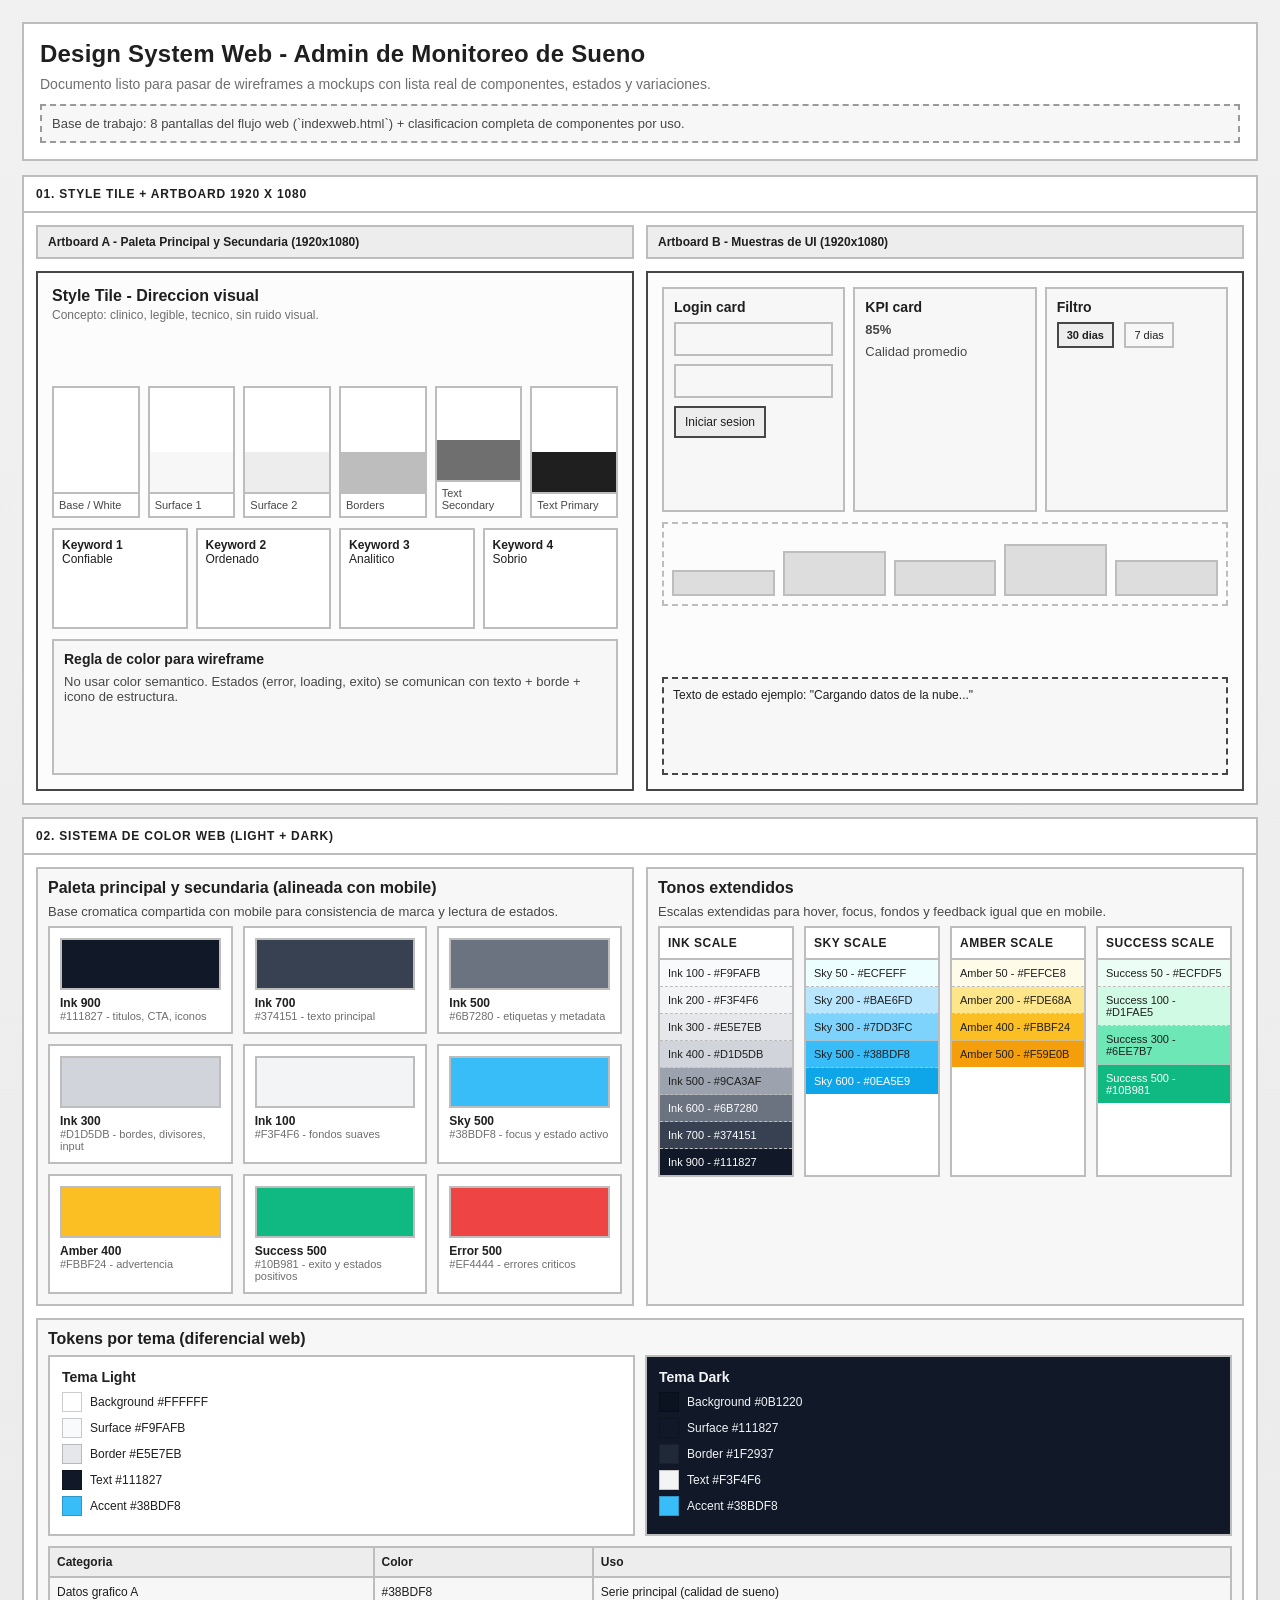
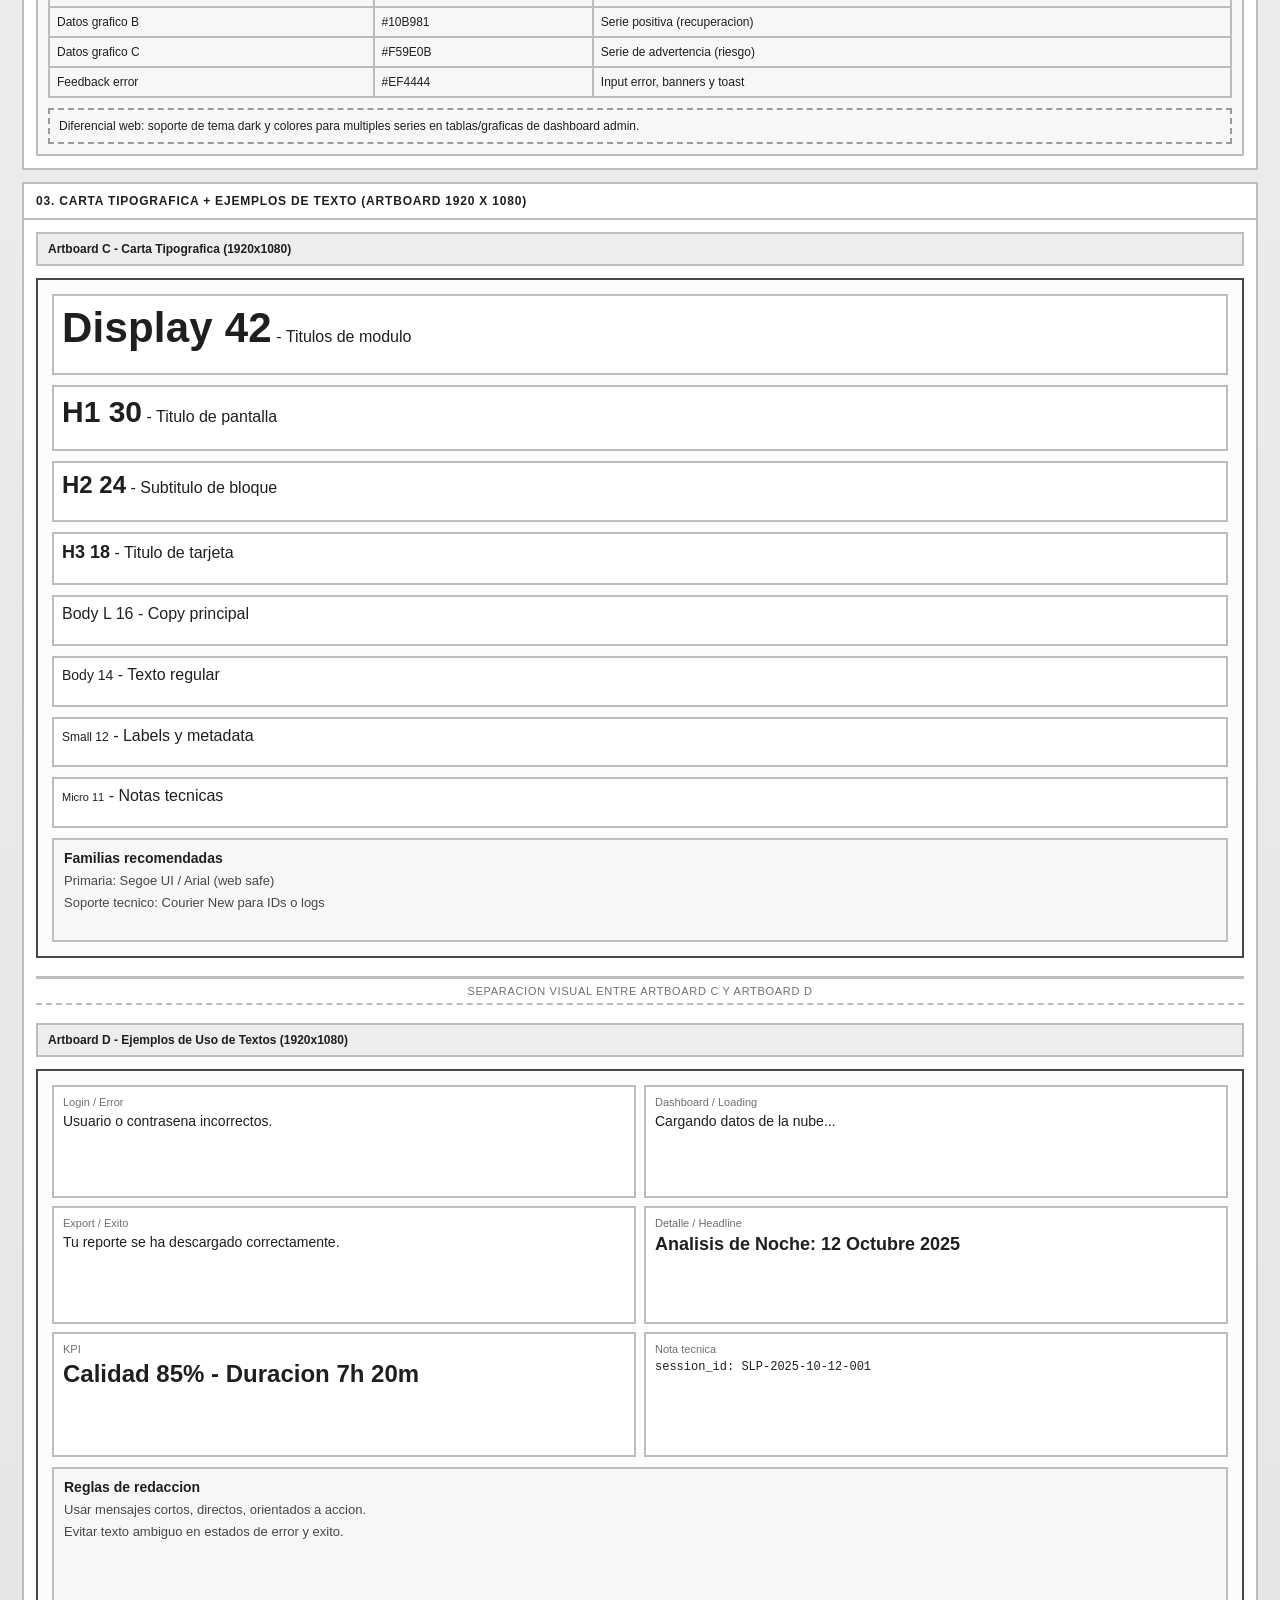
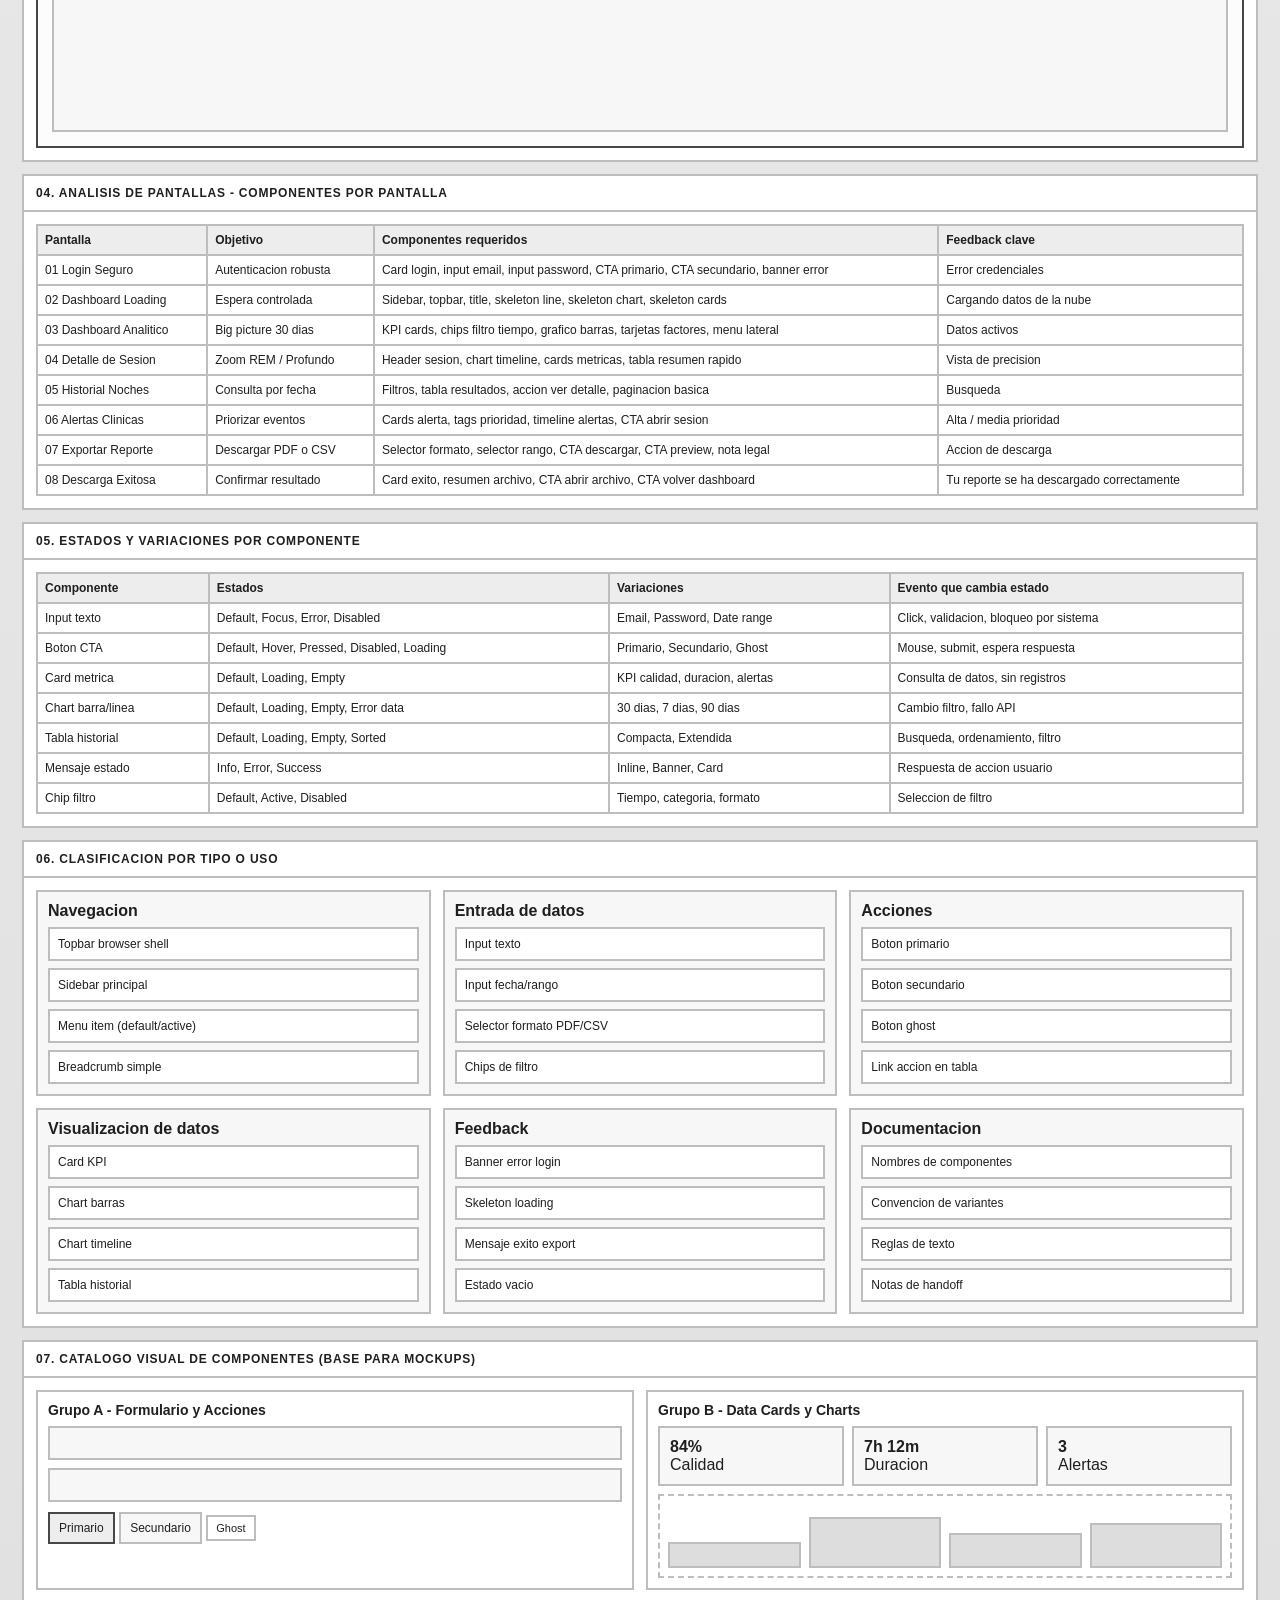
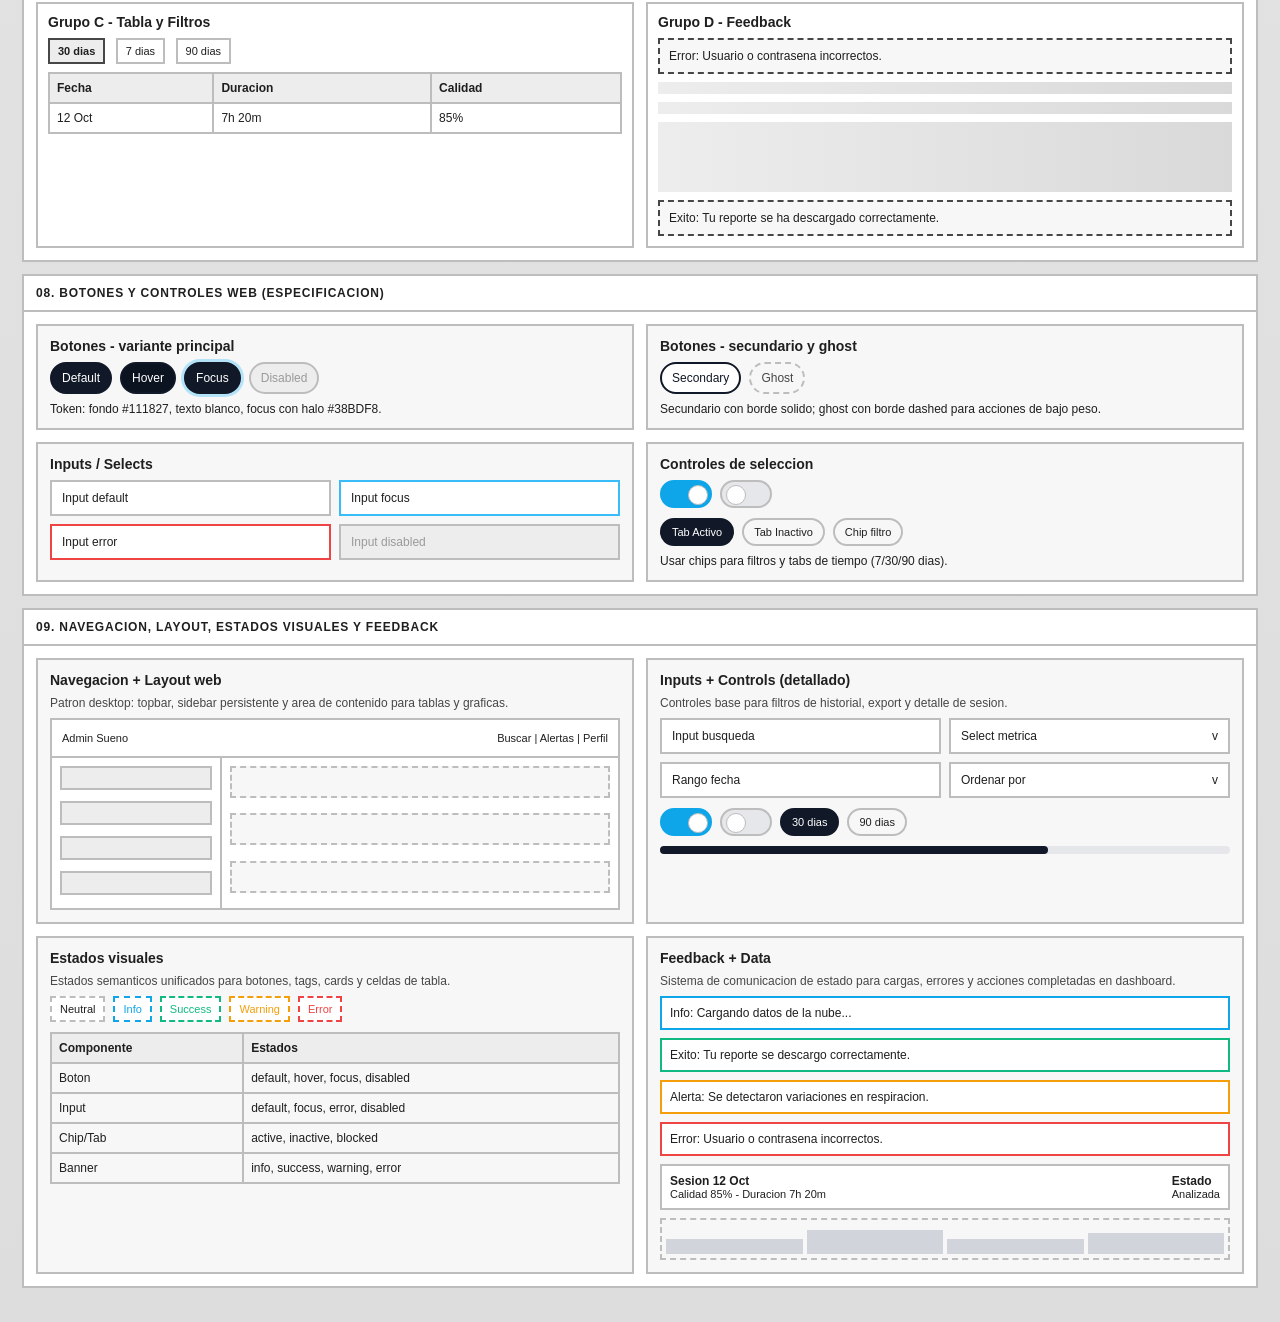
==== commit 37d419cd: "cambios design system web" ====
--- a/design-system-web.html
+++ b/design-system-web.html
@@ -15,6 +15,15 @@
         --gray-500: #6f6f6f;
         --gray-700: #474747;
         --gray-900: #1f1f1f;
+        --ink-900: #111827;
+        --ink-700: #374151;
+        --ink-500: #6b7280;
+        --ink-300: #d1d5db;
+        --ink-100: #f3f4f6;
+        --sky-500: #38bdf8;
+        --amber-400: #fbbf24;
+        --success-500: #10b981;
+        --error-500: #ef4444;
       }
 
       * {
@@ -408,6 +417,445 @@
         height: 80%;
       }
 
+      .palette-grid {
+        display: grid;
+        grid-template-columns: repeat(3, minmax(0, 1fr));
+        gap: 10px;
+      }
+
+      .tone-card {
+        border: 2px solid var(--gray-300);
+        background: var(--gray-0);
+        padding: 10px;
+      }
+
+      .tone-sample {
+        height: 52px;
+        border: 2px solid var(--gray-300);
+        margin-bottom: 6px;
+      }
+
+      .tone-name {
+        font-size: 12px;
+        font-weight: 700;
+      }
+
+      .tone-hex {
+        font-size: 11px;
+        color: var(--gray-500);
+      }
+
+      .theme-grid {
+        display: grid;
+        grid-template-columns: repeat(2, minmax(0, 1fr));
+        gap: 10px;
+      }
+
+      .theme-card {
+        border: 2px solid var(--gray-300);
+        padding: 12px;
+      }
+
+      .theme-card.light {
+        background: #ffffff;
+        color: #1f1f1f;
+      }
+
+      .theme-card.dark {
+        background: #111827;
+        color: #f3f4f6;
+      }
+
+      .theme-token {
+        display: flex;
+        align-items: center;
+        gap: 8px;
+        margin-bottom: 6px;
+        font-size: 12px;
+      }
+
+      .theme-token span {
+        width: 20px;
+        height: 20px;
+        border: 1px solid rgba(0, 0, 0, 0.2);
+        display: inline-block;
+      }
+
+      .controls-grid {
+        display: grid;
+        grid-template-columns: repeat(2, minmax(0, 1fr));
+        gap: 12px;
+      }
+
+      .control-card {
+        border: 2px solid var(--gray-300);
+        background: var(--gray-50);
+        padding: 12px;
+      }
+
+      .control-card h4 {
+        margin: 0 0 8px 0;
+        font-size: 14px;
+      }
+
+      .state-row {
+        display: flex;
+        flex-wrap: wrap;
+        gap: 8px;
+      }
+
+      .btn-token {
+        border: 2px solid #111827;
+        background: #111827;
+        color: #ffffff;
+        font-size: 12px;
+        padding: 7px 10px;
+        border-radius: 999px;
+      }
+
+      .btn-token.hover {
+        background: #0b1220;
+      }
+
+      .btn-token.focus {
+        box-shadow: 0 0 0 3px rgba(56, 189, 248, 0.35);
+      }
+
+      .btn-token.disabled {
+        border-color: #bdbdbd;
+        background: #ededed;
+        color: #9a9a9a;
+      }
+
+      .btn-token.secondary {
+        border-color: #111827;
+        background: #ffffff;
+        color: #111827;
+      }
+
+      .btn-token.ghost {
+        border: 2px dashed #bdbdbd;
+        background: transparent;
+        color: #474747;
+      }
+
+      .field-sample {
+        height: 36px;
+        border: 2px solid #bdbdbd;
+        background: #ffffff;
+        display: flex;
+        align-items: center;
+        padding: 0 10px;
+        font-size: 12px;
+      }
+
+      .field-sample.focus {
+        border-color: #38bdf8;
+      }
+
+      .field-sample.error {
+        border-color: #ef4444;
+      }
+
+      .field-sample.disabled {
+        background: #ededed;
+        color: #9a9a9a;
+      }
+
+      .switch-sample {
+        width: 52px;
+        height: 28px;
+        border-radius: 999px;
+        border: 2px solid #bdbdbd;
+        background: #e5e7eb;
+        position: relative;
+      }
+
+      .switch-sample::after {
+        content: "";
+        width: 18px;
+        height: 18px;
+        border-radius: 999px;
+        background: #ffffff;
+        border: 1px solid #bdbdbd;
+        position: absolute;
+        top: 3px;
+        left: 4px;
+      }
+
+      .switch-sample.on {
+        background: #0ea5e9;
+        border-color: #0ea5e9;
+      }
+
+      .switch-sample.on::after {
+        left: 26px;
+      }
+
+      .chip-row-spec {
+        display: flex;
+        flex-wrap: wrap;
+        gap: 8px;
+      }
+
+      .chip-spec {
+        border: 2px solid #bdbdbd;
+        padding: 6px 10px;
+        font-size: 11px;
+        border-radius: 999px;
+      }
+
+      .chip-spec.active {
+        background: #111827;
+        color: #ffffff;
+        border-color: #111827;
+      }
+
+      .color-step-grid {
+        display: grid;
+        grid-template-columns: repeat(4, minmax(0, 1fr));
+        gap: 10px;
+      }
+
+      .color-family {
+        border: 2px solid var(--gray-300);
+        background: var(--gray-0);
+      }
+
+      .color-family h4 {
+        margin: 0;
+        padding: 8px;
+        border-bottom: 2px solid var(--gray-300);
+        font-size: 12px;
+        text-transform: uppercase;
+        letter-spacing: 0.5px;
+      }
+
+      .family-tone {
+        padding: 7px 8px;
+        border-bottom: 1px dashed var(--gray-300);
+        font-size: 11px;
+      }
+
+      .family-tone:last-child {
+        border-bottom: 0;
+      }
+
+      .web-diff {
+        border: 2px dashed var(--gray-400);
+        background: var(--gray-50);
+        padding: 9px;
+        font-size: 12px;
+      }
+
+      .patterns-grid {
+        display: grid;
+        grid-template-columns: repeat(2, minmax(0, 1fr));
+        gap: 12px;
+      }
+
+      .pattern-card {
+        border: 2px solid var(--gray-300);
+        background: var(--gray-50);
+        padding: 12px;
+      }
+
+      .pattern-card h3 {
+        margin: 0 0 8px 0;
+        font-size: 14px;
+      }
+
+      .pattern-card p {
+        margin: 0 0 8px 0;
+        font-size: 12px;
+        color: var(--gray-700);
+      }
+
+      .web-shell {
+        border: 2px solid var(--gray-300);
+        background: var(--gray-0);
+      }
+
+      .web-topbar {
+        height: 38px;
+        border-bottom: 2px solid var(--gray-300);
+        display: flex;
+        align-items: center;
+        justify-content: space-between;
+        padding: 0 10px;
+        font-size: 11px;
+      }
+
+      .web-main {
+        display: grid;
+        grid-template-columns: 170px 1fr;
+        min-height: 150px;
+      }
+
+      .web-side {
+        border-right: 2px solid var(--gray-300);
+        padding: 8px;
+        display: grid;
+        gap: 6px;
+      }
+
+      .web-nav {
+        border: 2px solid var(--gray-300);
+        background: var(--gray-100);
+        height: 24px;
+      }
+
+      .web-content {
+        padding: 8px;
+        display: grid;
+        gap: 8px;
+      }
+
+      .web-row {
+        height: 32px;
+        border: 2px dashed var(--gray-300);
+        background: var(--gray-50);
+      }
+
+      .control-grid-extended {
+        display: grid;
+        grid-template-columns: repeat(2, minmax(0, 1fr));
+        gap: 8px;
+      }
+
+      .select-sample {
+        height: 36px;
+        border: 2px solid #bdbdbd;
+        background: #ffffff;
+        display: flex;
+        align-items: center;
+        justify-content: space-between;
+        padding: 0 10px;
+        font-size: 12px;
+      }
+
+      .slider-sample-web {
+        width: 100%;
+        height: 8px;
+        border-radius: 999px;
+        background: #e5e7eb;
+        position: relative;
+      }
+
+      .slider-sample-web::after {
+        content: "";
+        position: absolute;
+        top: 0;
+        left: 0;
+        height: 8px;
+        width: 68%;
+        border-radius: 999px;
+        background: #111827;
+      }
+
+      .state-pills {
+        display: flex;
+        flex-wrap: wrap;
+        gap: 8px;
+      }
+
+      .state-pill {
+        border: 2px dashed var(--gray-300);
+        background: var(--gray-0);
+        padding: 5px 8px;
+        font-size: 11px;
+      }
+
+      .state-pill.info {
+        border-color: #0ea5e9;
+        color: #0ea5e9;
+      }
+
+      .state-pill.success {
+        border-color: #10b981;
+        color: #10b981;
+      }
+
+      .state-pill.warning {
+        border-color: #f59e0b;
+        color: #f59e0b;
+      }
+
+      .state-pill.error {
+        border-color: #ef4444;
+        color: #ef4444;
+      }
+
+      .feedback-mini {
+        display: grid;
+        gap: 8px;
+      }
+
+      .banner {
+        border: 2px solid var(--gray-300);
+        background: var(--gray-0);
+        padding: 8px;
+        font-size: 12px;
+      }
+
+      .banner.info {
+        border-color: #0ea5e9;
+      }
+
+      .banner.success {
+        border-color: #10b981;
+      }
+
+      .banner.warning {
+        border-color: #f59e0b;
+      }
+
+      .banner.error {
+        border-color: #ef4444;
+      }
+
+      .status-row-mini {
+        border: 2px solid var(--gray-300);
+        background: var(--gray-0);
+        padding: 8px;
+        display: flex;
+        justify-content: space-between;
+        gap: 8px;
+        font-size: 11px;
+      }
+
+      .status-row-mini strong {
+        display: block;
+        font-size: 12px;
+      }
+
+      .metric-chart-mini {
+        height: 42px;
+        border: 2px dashed var(--gray-300);
+        display: flex;
+        align-items: end;
+        gap: 4px;
+        padding: 4px;
+      }
+
+      .metric-chart-mini span {
+        flex: 1;
+        background: #d1d5db;
+      }
+
+      .metric-chart-mini span:nth-child(2) {
+        height: 80%;
+      }
+
+      .metric-chart-mini span:nth-child(1),
+      .metric-chart-mini span:nth-child(3) {
+        height: 50%;
+      }
+
+      .metric-chart-mini span:nth-child(4) {
+        height: 70%;
+      }
+
       @keyframes shimmer {
         from {
           background-position: 100% 0;
@@ -423,8 +871,23 @@
         .usage-grid,
         .row.three,
         .swatches,
-        .mood-row {
+        .mood-row,
+        .palette-grid,
+        .theme-grid,
+        .controls-grid,
+        .patterns-grid,
+        .control-grid-extended,
+        .color-step-grid {
           grid-template-columns: 1fr;
+        }
+
+        .web-main {
+          grid-template-columns: 1fr;
+        }
+
+        .web-side {
+          border-right: 0;
+          border-bottom: 2px solid var(--gray-300);
         }
       }
     </style>
@@ -536,7 +999,167 @@
       </section>
 
       <section class="section">
-        <div class="section-head">02. Carta Tipografica + Ejemplos de Texto (Artboard 1920 x 1080)</div>
+        <div class="section-head">02. Sistema de Color Web (Light + Dark)</div>
+        <div class="section-body grid two">
+          <div class="box">
+            <h3>Paleta principal y secundaria (alineada con mobile)</h3>
+            <p>
+              Base cromatica compartida con mobile para consistencia de marca y
+              lectura de estados.
+            </p>
+            <div class="palette-grid">
+              <div class="tone-card">
+                <div class="tone-sample" style="background:#111827;"></div>
+                <div class="tone-name">Ink 900</div>
+                <div class="tone-hex">#111827 - titulos, CTA, iconos</div>
+              </div>
+              <div class="tone-card">
+                <div class="tone-sample" style="background:#374151;"></div>
+                <div class="tone-name">Ink 700</div>
+                <div class="tone-hex">#374151 - texto principal</div>
+              </div>
+              <div class="tone-card">
+                <div class="tone-sample" style="background:#6b7280;"></div>
+                <div class="tone-name">Ink 500</div>
+                <div class="tone-hex">#6B7280 - etiquetas y metadata</div>
+              </div>
+              <div class="tone-card">
+                <div class="tone-sample" style="background:#d1d5db;"></div>
+                <div class="tone-name">Ink 300</div>
+                <div class="tone-hex">#D1D5DB - bordes, divisores, input</div>
+              </div>
+              <div class="tone-card">
+                <div class="tone-sample" style="background:#f3f4f6;"></div>
+                <div class="tone-name">Ink 100</div>
+                <div class="tone-hex">#F3F4F6 - fondos suaves</div>
+              </div>
+              <div class="tone-card">
+                <div class="tone-sample" style="background:#38bdf8;"></div>
+                <div class="tone-name">Sky 500</div>
+                <div class="tone-hex">#38BDF8 - focus y estado activo</div>
+              </div>
+              <div class="tone-card">
+                <div class="tone-sample" style="background:#fbbf24;"></div>
+                <div class="tone-name">Amber 400</div>
+                <div class="tone-hex">#FBBF24 - advertencia</div>
+              </div>
+              <div class="tone-card">
+                <div class="tone-sample" style="background:#10b981;"></div>
+                <div class="tone-name">Success 500</div>
+                <div class="tone-hex">#10B981 - exito y estados positivos</div>
+              </div>
+              <div class="tone-card">
+                <div class="tone-sample" style="background:#ef4444;"></div>
+                <div class="tone-name">Error 500</div>
+                <div class="tone-hex">#EF4444 - errores criticos</div>
+              </div>
+            </div>
+          </div>
+
+          <div class="box">
+            <h3>Tonos extendidos</h3>
+            <p>
+              Escalas extendidas para hover, focus, fondos y feedback igual que
+              en mobile.
+            </p>
+            <div class="color-step-grid">
+              <div class="color-family">
+                <h4>Ink Scale</h4>
+                <div class="family-tone" style="background:#f9fafb;">Ink 100 - #F9FAFB</div>
+                <div class="family-tone" style="background:#f3f4f6;">Ink 200 - #F3F4F6</div>
+                <div class="family-tone" style="background:#e5e7eb;">Ink 300 - #E5E7EB</div>
+                <div class="family-tone" style="background:#d1d5db;">Ink 400 - #D1D5DB</div>
+                <div class="family-tone" style="background:#9ca3af;">Ink 500 - #9CA3AF</div>
+                <div class="family-tone" style="background:#6b7280; color:#fff;">Ink 600 - #6B7280</div>
+                <div class="family-tone" style="background:#374151; color:#fff;">Ink 700 - #374151</div>
+                <div class="family-tone" style="background:#111827; color:#fff;">Ink 900 - #111827</div>
+              </div>
+              <div class="color-family">
+                <h4>Sky Scale</h4>
+                <div class="family-tone" style="background:#ecfeff;">Sky 50 - #ECFEFF</div>
+                <div class="family-tone" style="background:#bae6fd;">Sky 200 - #BAE6FD</div>
+                <div class="family-tone" style="background:#7dd3fc;">Sky 300 - #7DD3FC</div>
+                <div class="family-tone" style="background:#38bdf8;">Sky 500 - #38BDF8</div>
+                <div class="family-tone" style="background:#0ea5e9; color:#fff;">Sky 600 - #0EA5E9</div>
+              </div>
+              <div class="color-family">
+                <h4>Amber Scale</h4>
+                <div class="family-tone" style="background:#fefce8;">Amber 50 - #FEFCE8</div>
+                <div class="family-tone" style="background:#fde68a;">Amber 200 - #FDE68A</div>
+                <div class="family-tone" style="background:#fbbf24;">Amber 400 - #FBBF24</div>
+                <div class="family-tone" style="background:#f59e0b;">Amber 500 - #F59E0B</div>
+              </div>
+              <div class="color-family">
+                <h4>Success Scale</h4>
+                <div class="family-tone" style="background:#ecfdf5;">Success 50 - #ECFDF5</div>
+                <div class="family-tone" style="background:#d1fae5;">Success 100 - #D1FAE5</div>
+                <div class="family-tone" style="background:#6ee7b7;">Success 300 - #6EE7B7</div>
+                <div class="family-tone" style="background:#10b981; color:#fff;">Success 500 - #10B981</div>
+              </div>
+            </div>
+          </div>
+
+          <div class="box" style="grid-column:1 / -1;">
+            <h3>Tokens por tema (diferencial web)</h3>
+            <div class="theme-grid">
+              <div class="theme-card light">
+                <h4>Tema Light</h4>
+                <div class="theme-token"><span style="background:#ffffff;"></span> Background #FFFFFF</div>
+                <div class="theme-token"><span style="background:#f9fafb;"></span> Surface #F9FAFB</div>
+                <div class="theme-token"><span style="background:#e5e7eb;"></span> Border #E5E7EB</div>
+                <div class="theme-token"><span style="background:#111827;"></span> Text #111827</div>
+                <div class="theme-token"><span style="background:#38bdf8;"></span> Accent #38BDF8</div>
+              </div>
+              <div class="theme-card dark">
+                <h4>Tema Dark</h4>
+                <div class="theme-token"><span style="background:#0b1220;"></span> Background #0B1220</div>
+                <div class="theme-token"><span style="background:#111827;"></span> Surface #111827</div>
+                <div class="theme-token"><span style="background:#1f2937;"></span> Border #1F2937</div>
+                <div class="theme-token"><span style="background:#f3f4f6;"></span> Text #F3F4F6</div>
+                <div class="theme-token"><span style="background:#38bdf8;"></span> Accent #38BDF8</div>
+              </div>
+            </div>
+            <table style="margin-top:10px;">
+              <thead>
+                <tr>
+                  <th>Categoria</th>
+                  <th>Color</th>
+                  <th>Uso</th>
+                </tr>
+              </thead>
+              <tbody>
+                <tr>
+                  <td>Datos grafico A</td>
+                  <td>#38BDF8</td>
+                  <td>Serie principal (calidad de sueno)</td>
+                </tr>
+                <tr>
+                  <td>Datos grafico B</td>
+                  <td>#10B981</td>
+                  <td>Serie positiva (recuperacion)</td>
+                </tr>
+                <tr>
+                  <td>Datos grafico C</td>
+                  <td>#F59E0B</td>
+                  <td>Serie de advertencia (riesgo)</td>
+                </tr>
+                <tr>
+                  <td>Feedback error</td>
+                  <td>#EF4444</td>
+                  <td>Input error, banners y toast</td>
+                </tr>
+              </tbody>
+            </table>
+            <div class="web-diff" style="margin-top:10px;">
+              Diferencial web: soporte de tema dark y colores para multiples
+              series en tablas/graficas de dashboard admin.
+            </div>
+          </div>
+        </div>
+      </section>
+
+      <section class="section">
+        <div class="section-head">03. Carta Tipografica + Ejemplos de Texto (Artboard 1920 x 1080)</div>
         <div class="section-body artboard-stack">
           <div class="artboard-wrap">
             <div class="artboard-title">Artboard C - Carta Tipografica (1920x1080)</div>
@@ -599,7 +1222,7 @@
       </section>
 
       <section class="section">
-        <div class="section-head">03. Analisis de Pantallas - Componentes por Pantalla</div>
+        <div class="section-head">04. Analisis de Pantallas - Componentes por Pantalla</div>
         <div class="section-body">
           <table>
             <thead>
@@ -665,7 +1288,7 @@
       </section>
 
       <section class="section">
-        <div class="section-head">04. Estados y Variaciones por Componente</div>
+        <div class="section-head">05. Estados y Variaciones por Componente</div>
         <div class="section-body">
           <table>
             <thead>
@@ -725,7 +1348,7 @@
       </section>
 
       <section class="section">
-        <div class="section-head">05. Clasificacion por Tipo o Uso</div>
+        <div class="section-head">06. Clasificacion por Tipo o Uso</div>
         <div class="section-body grid three">
           <div class="box">
             <h3>Navegacion</h3>
@@ -785,7 +1408,7 @@
       </section>
 
       <section class="section">
-        <div class="section-head">06. Catalogo Visual de Componentes (Base para Mockups)</div>
+        <div class="section-head">07. Catalogo Visual de Componentes (Base para Mockups)</div>
         <div class="section-body grid two">
           <div class="component-frame">
             <h4>Grupo A - Formulario y Acciones</h4>
@@ -850,6 +1473,180 @@
         </div>
       </section>
 
+      <section class="section">
+        <div class="section-head">08. Botones y Controles Web (Especificacion)</div>
+        <div class="section-body controls-grid">
+          <div class="control-card">
+            <h4>Botones - variante principal</h4>
+            <div class="state-row">
+              <span class="btn-token">Default</span>
+              <span class="btn-token hover">Hover</span>
+              <span class="btn-token focus">Focus</span>
+              <span class="btn-token disabled">Disabled</span>
+            </div>
+            <p style="margin:8px 0 0 0; font-size:12px;">Token: fondo #111827, texto blanco, focus con halo #38BDF8.</p>
+          </div>
+
+          <div class="control-card">
+            <h4>Botones - secundario y ghost</h4>
+            <div class="state-row">
+              <span class="btn-token secondary">Secondary</span>
+              <span class="btn-token ghost">Ghost</span>
+            </div>
+            <p style="margin:8px 0 0 0; font-size:12px;">Secundario con borde solido; ghost con borde dashed para acciones de bajo peso.</p>
+          </div>
+
+          <div class="control-card">
+            <h4>Inputs / Selects</h4>
+            <div class="state-row" style="display:grid; grid-template-columns:1fr 1fr; gap:8px;">
+              <div class="field-sample">Input default</div>
+              <div class="field-sample focus">Input focus</div>
+              <div class="field-sample error">Input error</div>
+              <div class="field-sample disabled">Input disabled</div>
+            </div>
+          </div>
+
+          <div class="control-card">
+            <h4>Controles de seleccion</h4>
+            <div class="state-row">
+              <div class="switch-sample on"></div>
+              <div class="switch-sample"></div>
+            </div>
+            <div style="height:10px;"></div>
+            <div class="chip-row-spec">
+              <span class="chip-spec active">Tab Activo</span>
+              <span class="chip-spec">Tab Inactivo</span>
+              <span class="chip-spec">Chip filtro</span>
+            </div>
+            <p style="margin:8px 0 0 0; font-size:12px;">Usar chips para filtros y tabs de tiempo (7/30/90 dias).</p>
+          </div>
+        </div>
+      </section>
+
+      <section class="section">
+        <div class="section-head">09. Navegacion, Layout, Estados Visuales y Feedback</div>
+        <div class="section-body patterns-grid">
+          <div class="pattern-card">
+            <h3>Navegacion + Layout web</h3>
+            <p>
+              Patron desktop: topbar, sidebar persistente y area de contenido
+              para tablas y graficas.
+            </p>
+            <div class="web-shell">
+              <div class="web-topbar">
+                <span>Admin Sueno</span>
+                <span>Buscar | Alertas | Perfil</span>
+              </div>
+              <div class="web-main">
+                <div class="web-side">
+                  <div class="web-nav"></div>
+                  <div class="web-nav"></div>
+                  <div class="web-nav"></div>
+                  <div class="web-nav"></div>
+                </div>
+                <div class="web-content">
+                  <div class="web-row"></div>
+                  <div class="web-row"></div>
+                  <div class="web-row"></div>
+                </div>
+              </div>
+            </div>
+          </div>
+
+          <div class="pattern-card">
+            <h3>Inputs + Controls (detallado)</h3>
+            <p>
+              Controles base para filtros de historial, export y detalle de
+              sesion.
+            </p>
+            <div class="control-grid-extended">
+              <div class="field-sample">Input busqueda</div>
+              <div class="select-sample"><span>Select metrica</span><span>v</span></div>
+              <div class="field-sample">Rango fecha</div>
+              <div class="select-sample"><span>Ordenar por</span><span>v</span></div>
+            </div>
+            <div style="height:10px;"></div>
+            <div class="state-row">
+              <div class="switch-sample on"></div>
+              <div class="switch-sample"></div>
+              <span class="chip-spec active">30 dias</span>
+              <span class="chip-spec">90 dias</span>
+            </div>
+            <div style="height:10px;"></div>
+            <div class="slider-sample-web"></div>
+          </div>
+
+          <div class="pattern-card">
+            <h3>Estados visuales</h3>
+            <p>
+              Estados semanticos unificados para botones, tags, cards y celdas
+              de tabla.
+            </p>
+            <div class="state-pills">
+              <span class="state-pill">Neutral</span>
+              <span class="state-pill info">Info</span>
+              <span class="state-pill success">Success</span>
+              <span class="state-pill warning">Warning</span>
+              <span class="state-pill error">Error</span>
+            </div>
+            <div style="height:10px;"></div>
+            <table>
+              <thead>
+                <tr>
+                  <th>Componente</th>
+                  <th>Estados</th>
+                </tr>
+              </thead>
+              <tbody>
+                <tr>
+                  <td>Boton</td>
+                  <td>default, hover, focus, disabled</td>
+                </tr>
+                <tr>
+                  <td>Input</td>
+                  <td>default, focus, error, disabled</td>
+                </tr>
+                <tr>
+                  <td>Chip/Tab</td>
+                  <td>active, inactive, blocked</td>
+                </tr>
+                <tr>
+                  <td>Banner</td>
+                  <td>info, success, warning, error</td>
+                </tr>
+              </tbody>
+            </table>
+          </div>
+
+          <div class="pattern-card">
+            <h3>Feedback + Data</h3>
+            <p>
+              Sistema de comunicacion de estado para cargas, errores y acciones
+              completadas en dashboard.
+            </p>
+            <div class="feedback-mini">
+              <div class="banner info">Info: Cargando datos de la nube...</div>
+              <div class="banner success">Exito: Tu reporte se descargo correctamente.</div>
+              <div class="banner warning">Alerta: Se detectaron variaciones en respiracion.</div>
+              <div class="banner error">Error: Usuario o contrasena incorrectos.</div>
+              <div class="status-row-mini">
+                <div>
+                  <strong>Sesion 12 Oct</strong>
+                  <span>Calidad 85% - Duracion 7h 20m</span>
+                </div>
+                <div>
+                  <strong>Estado</strong>
+                  <span>Analizada</span>
+                </div>
+              </div>
+              <div class="metric-chart-mini">
+                <span></span><span></span><span></span><span></span>
+              </div>
+            </div>
+          </div>
+        </div>
+      </section>
+
     </div>
   </body>
 </html>
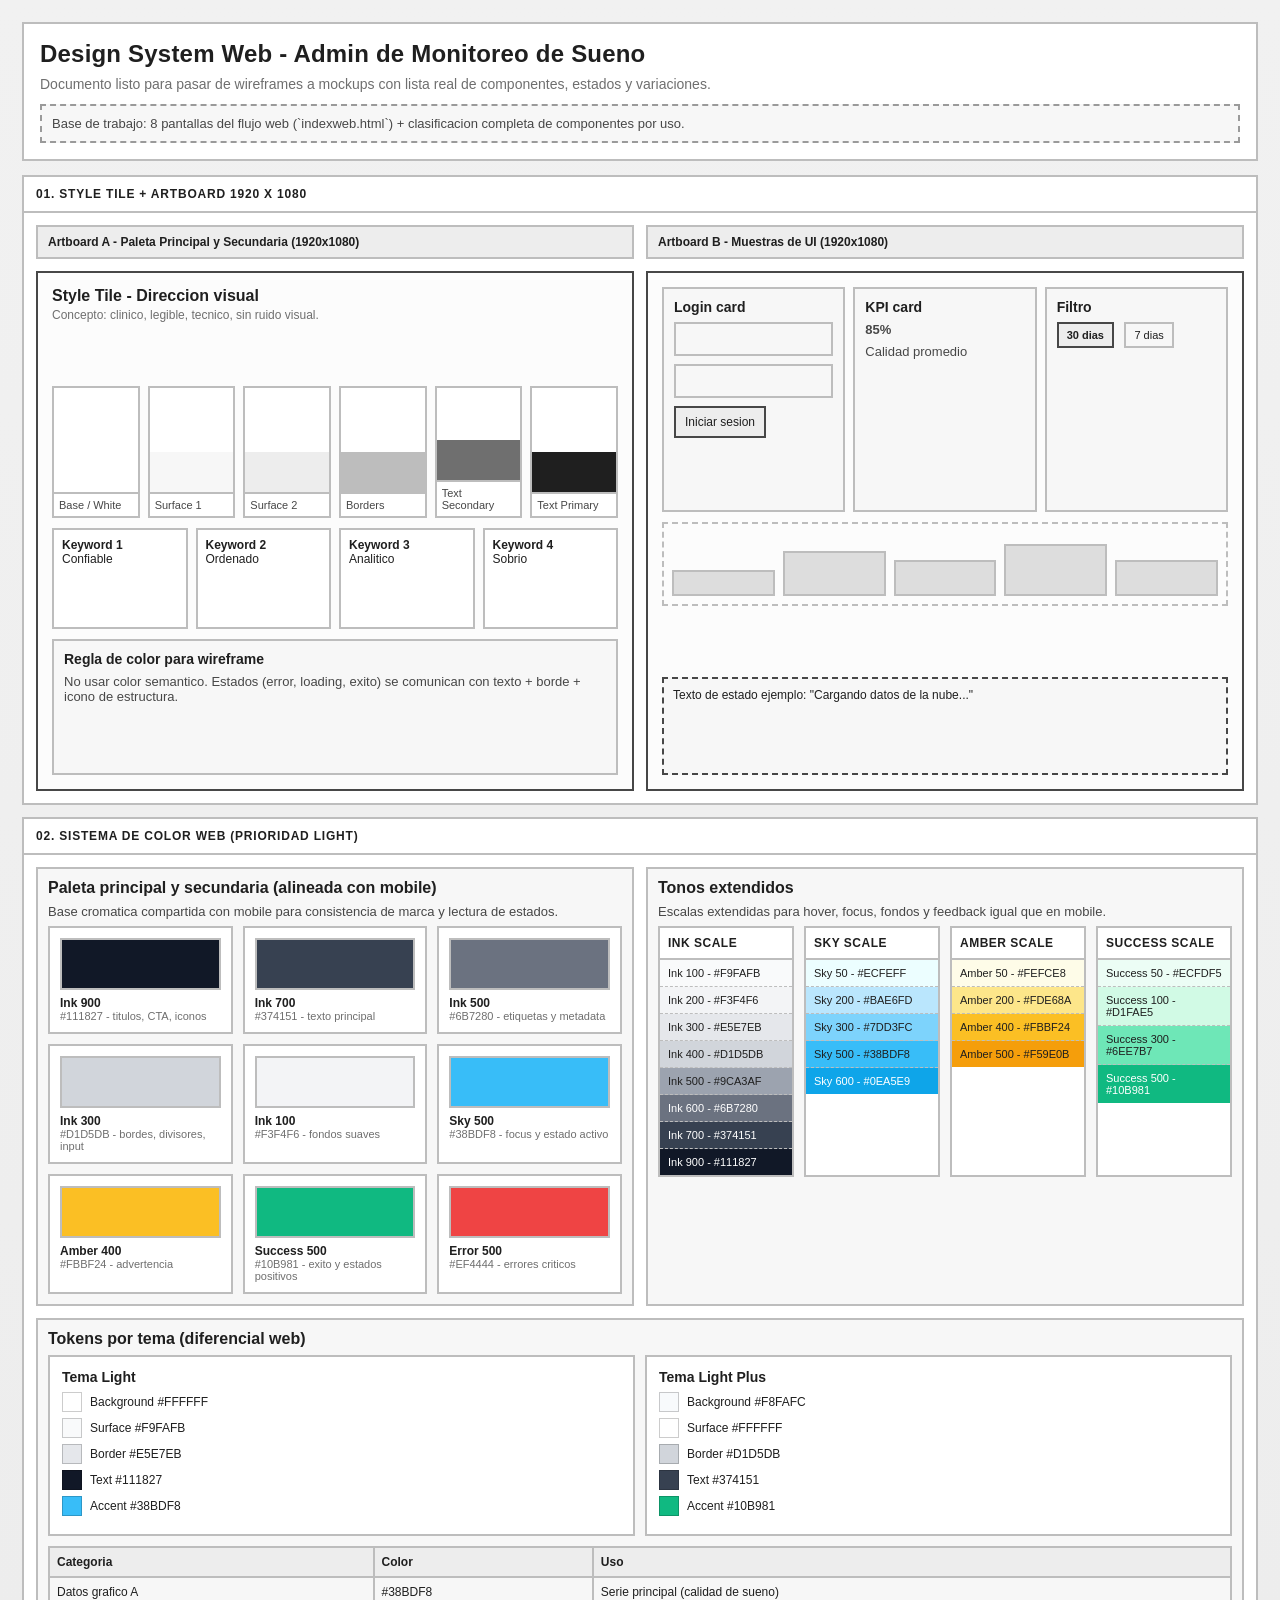
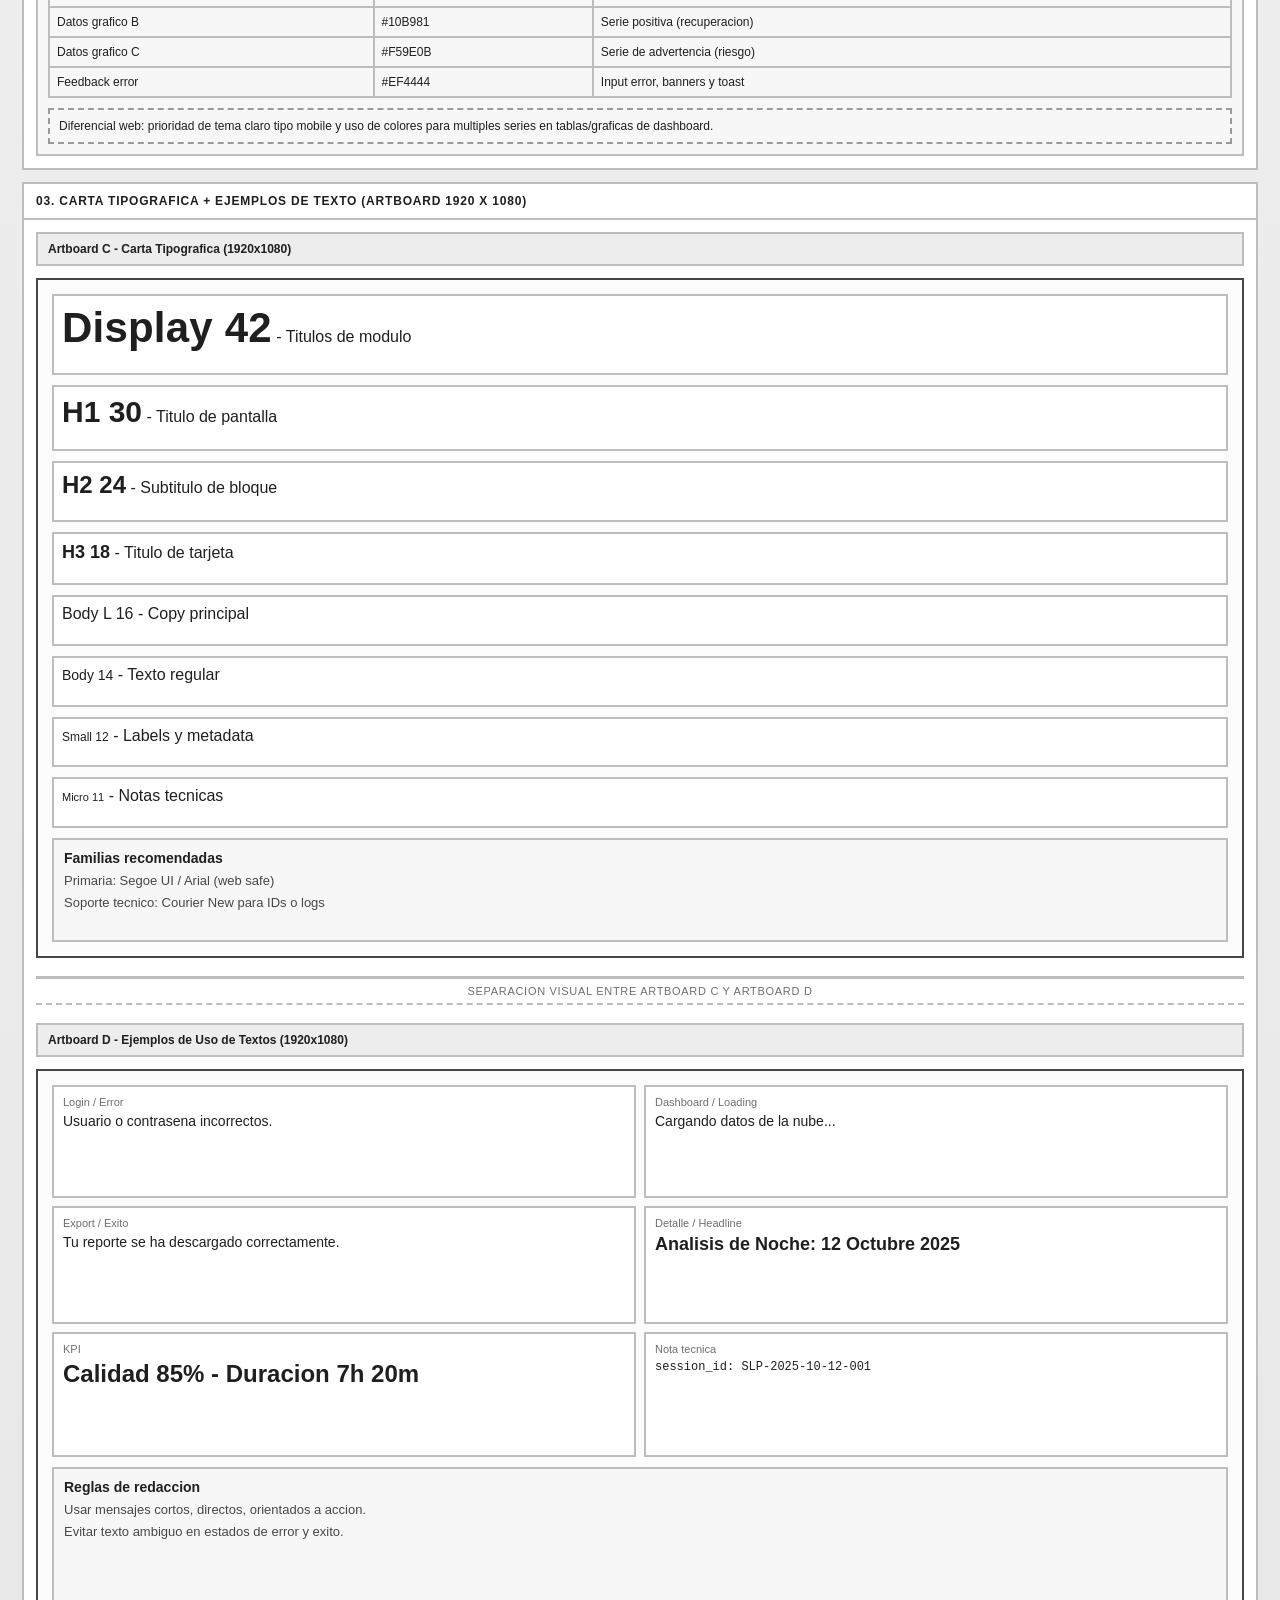
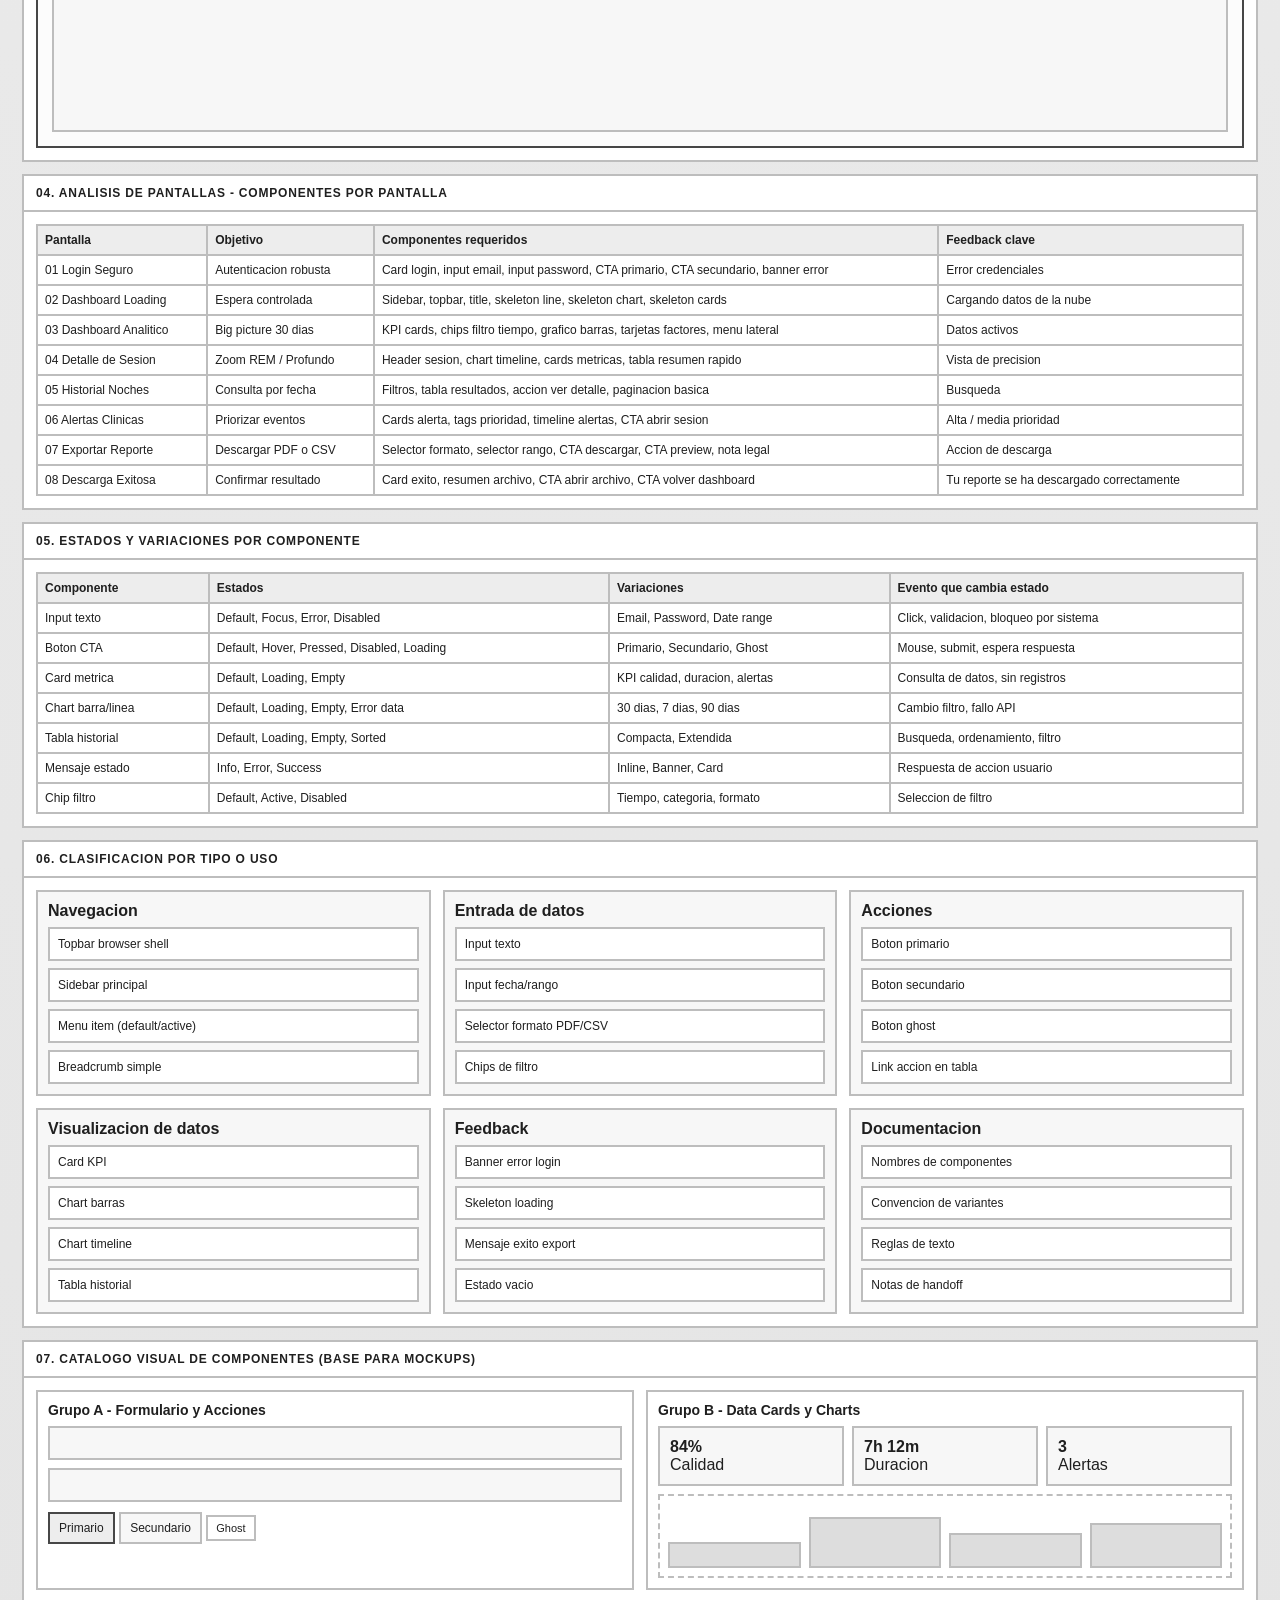
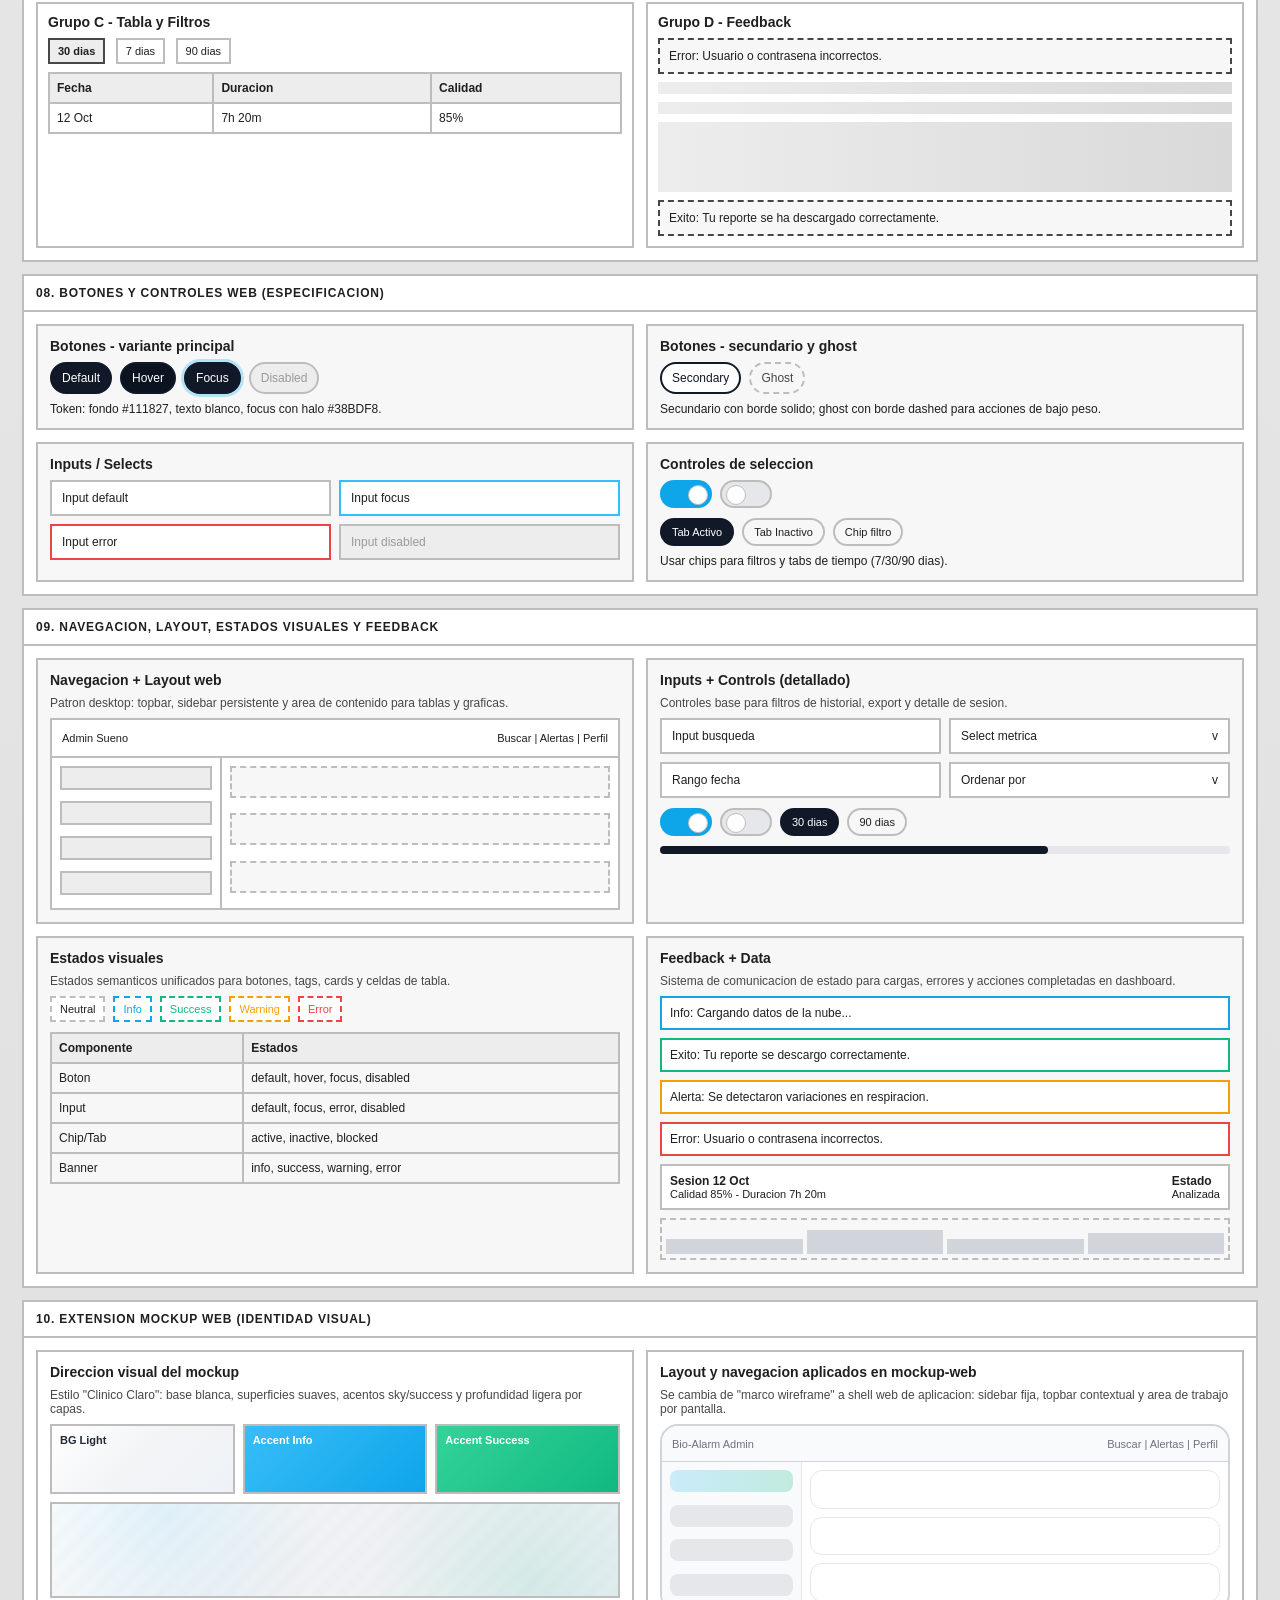
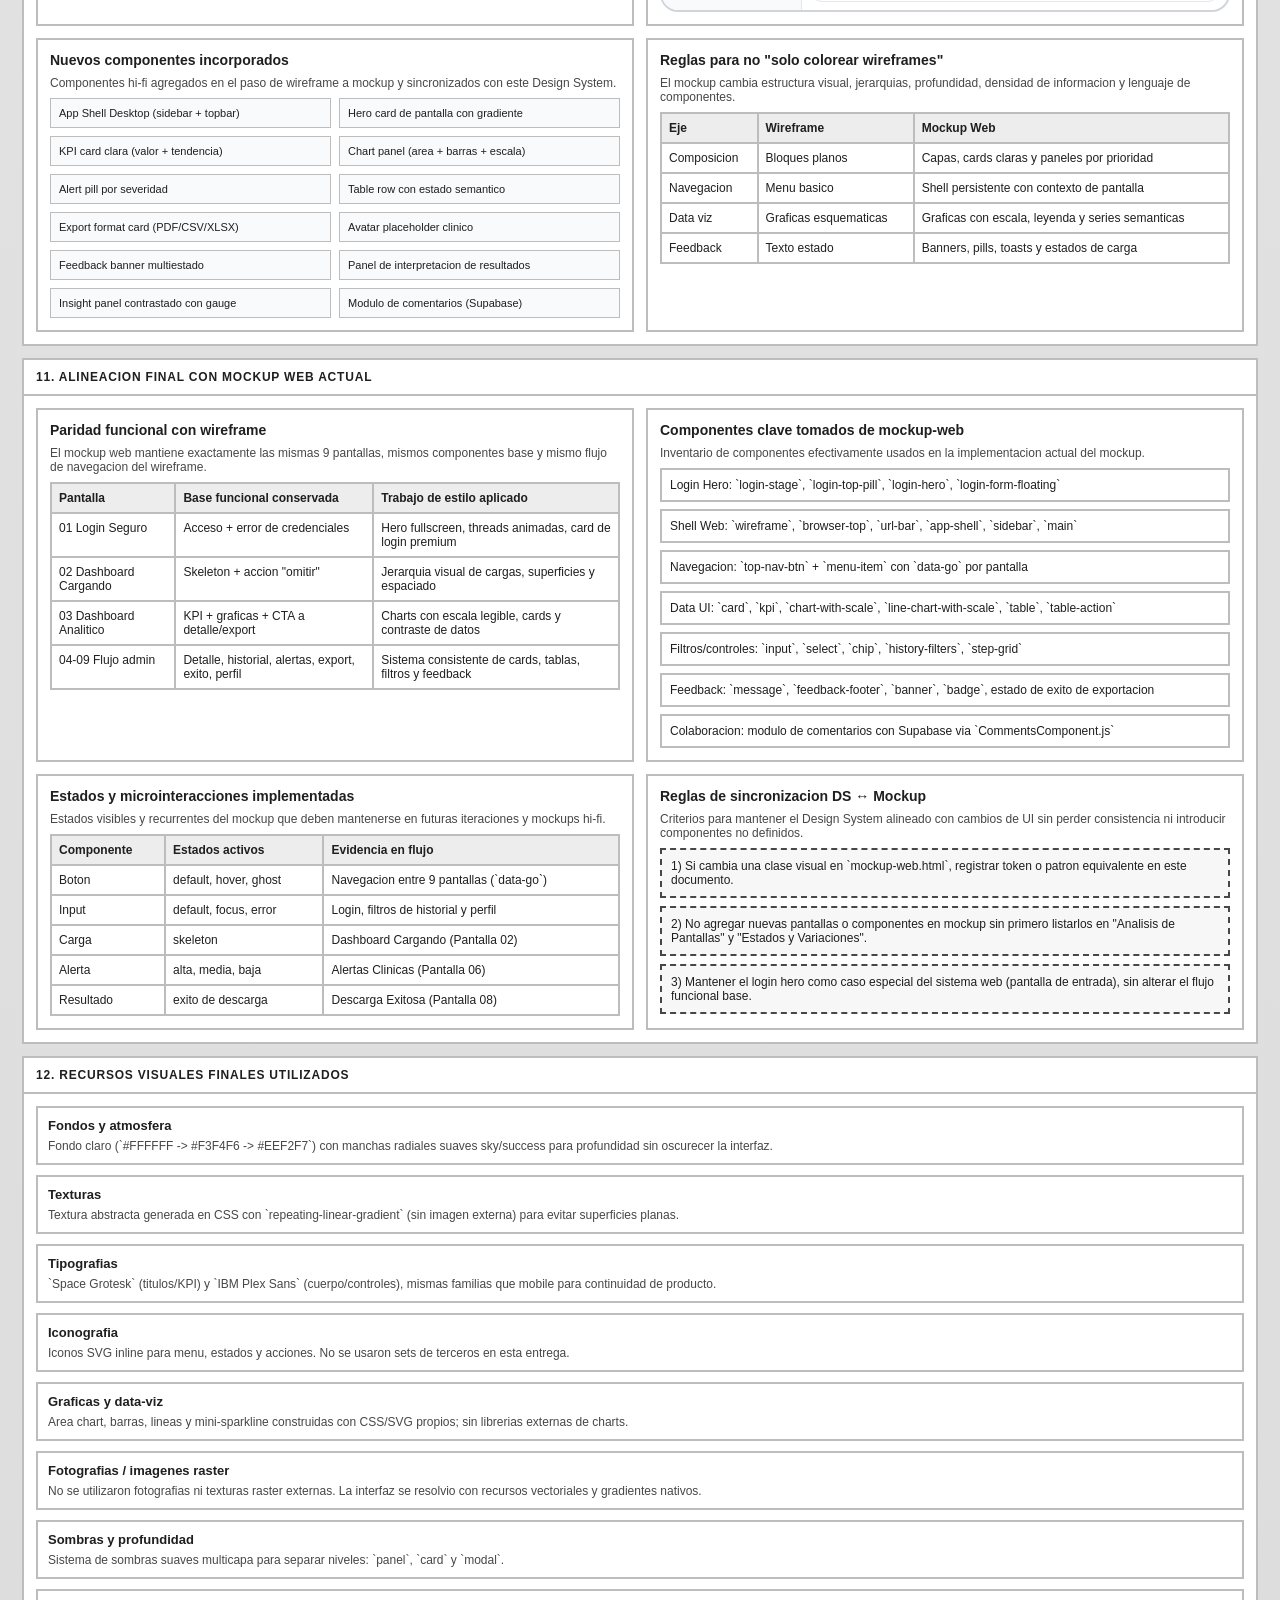
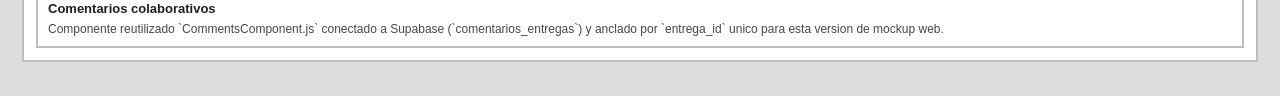
==== commit e8d492e9: "cambios web" ====
--- a/design-system-web.html
+++ b/design-system-web.html
@@ -461,9 +461,9 @@
         color: #1f1f1f;
       }
 
-      .theme-card.dark {
-        background: #111827;
-        color: #f3f4f6;
+      .theme-card.alt {
+        background: #f8fafc;
+        color: #1f1f1f;
       }
 
       .theme-token {
@@ -854,6 +854,151 @@
 
       .metric-chart-mini span:nth-child(4) {
         height: 70%;
+      }
+
+      .hifi-grid {
+        display: grid;
+        grid-template-columns: repeat(2, minmax(0, 1fr));
+        gap: 12px;
+      }
+
+      .hifi-card {
+        border: 2px solid var(--gray-300);
+        background: #ffffff;
+        padding: 12px;
+      }
+
+      .hifi-card h3 {
+        margin: 0 0 8px 0;
+        font-size: 14px;
+      }
+
+      .hifi-card p {
+        margin: 0 0 8px 0;
+        font-size: 12px;
+        color: var(--gray-700);
+      }
+
+      .gradient-row {
+        display: grid;
+        grid-template-columns: repeat(3, minmax(0, 1fr));
+        gap: 8px;
+      }
+
+      .gradient-token {
+        border: 2px solid var(--gray-300);
+        min-height: 70px;
+        padding: 8px;
+        color: #ffffff;
+        font-size: 11px;
+        font-weight: 700;
+      }
+
+      .texture-sample {
+        border: 2px solid var(--gray-300);
+        min-height: 96px;
+        background:
+          radial-gradient(circle at 20% 10%, rgba(56, 189, 248, 0.12) 0%, transparent 35%),
+          radial-gradient(circle at 85% 85%, rgba(16, 185, 129, 0.11) 0%, transparent 34%),
+          repeating-linear-gradient(
+            135deg,
+            rgba(15, 23, 42, 0.01),
+            rgba(15, 23, 42, 0.01) 8px,
+            rgba(15, 23, 42, 0.02) 8px,
+            rgba(15, 23, 42, 0.02) 16px
+          ),
+          linear-gradient(135deg, #ffffff 0%, #f3f4f6 45%, #eef2f7 100%);
+      }
+
+      .mock-shell {
+        border: 2px solid #d1d5db;
+        border-radius: 18px;
+        overflow: hidden;
+        background: #ffffff;
+      }
+
+      .mock-shell .top {
+        height: 36px;
+        border-bottom: 1px solid #d1d5db;
+        display: flex;
+        align-items: center;
+        justify-content: space-between;
+        padding: 0 10px;
+        color: #6b7280;
+        font-size: 11px;
+        background: #f8fafc;
+      }
+
+      .mock-shell .body {
+        display: grid;
+        grid-template-columns: 140px 1fr;
+        min-height: 148px;
+      }
+
+      .mock-shell .left {
+        border-right: 1px solid #e5e7eb;
+        padding: 8px;
+        display: grid;
+        gap: 6px;
+        background: #f8fafc;
+      }
+
+      .mock-shell .nav {
+        border-radius: 8px;
+        background: #e5e7eb;
+        height: 22px;
+      }
+
+      .mock-shell .nav.active {
+        background: linear-gradient(90deg, rgba(56, 189, 248, 0.24), rgba(16, 185, 129, 0.24));
+      }
+
+      .mock-shell .right {
+        padding: 8px;
+        display: grid;
+        gap: 8px;
+      }
+
+      .mock-shell .panel {
+        border-radius: 12px;
+        border: 1px solid #e5e7eb;
+        background: #ffffff;
+        min-height: 36px;
+      }
+
+      .component-tag-grid {
+        display: grid;
+        grid-template-columns: repeat(2, minmax(0, 1fr));
+        gap: 8px;
+      }
+
+      .component-tag {
+        border: 1px solid var(--gray-300);
+        background: #f8fafc;
+        padding: 8px;
+        font-size: 11px;
+      }
+
+      .resource-list {
+        display: grid;
+        gap: 10px;
+      }
+
+      .resource-item {
+        border: 2px solid var(--gray-300);
+        background: #ffffff;
+        padding: 10px;
+      }
+
+      .resource-item h4 {
+        margin: 0 0 6px 0;
+        font-size: 13px;
+      }
+
+      .resource-item p {
+        margin: 0;
+        font-size: 12px;
+        color: var(--gray-700);
       }
 
       @keyframes shimmer {
@@ -877,12 +1022,24 @@
         .controls-grid,
         .patterns-grid,
         .control-grid-extended,
-        .color-step-grid {
+        .color-step-grid,
+        .hifi-grid,
+        .gradient-row,
+        .component-tag-grid {
           grid-template-columns: 1fr;
         }
 
         .web-main {
           grid-template-columns: 1fr;
+        }
+
+        .mock-shell .body {
+          grid-template-columns: 1fr;
+        }
+
+        .mock-shell .left {
+          border-right: 0;
+          border-bottom: 1px solid rgba(148, 163, 184, 0.24);
         }
 
         .web-side {
@@ -999,7 +1156,7 @@
       </section>
 
       <section class="section">
-        <div class="section-head">02. Sistema de Color Web (Light + Dark)</div>
+        <div class="section-head">02. Sistema de Color Web (Prioridad Light)</div>
         <div class="section-body grid two">
           <div class="box">
             <h3>Paleta principal y secundaria (alineada con mobile)</h3>
@@ -1110,13 +1267,13 @@
                 <div class="theme-token"><span style="background:#111827;"></span> Text #111827</div>
                 <div class="theme-token"><span style="background:#38bdf8;"></span> Accent #38BDF8</div>
               </div>
-              <div class="theme-card dark">
-                <h4>Tema Dark</h4>
-                <div class="theme-token"><span style="background:#0b1220;"></span> Background #0B1220</div>
-                <div class="theme-token"><span style="background:#111827;"></span> Surface #111827</div>
-                <div class="theme-token"><span style="background:#1f2937;"></span> Border #1F2937</div>
-                <div class="theme-token"><span style="background:#f3f4f6;"></span> Text #F3F4F6</div>
-                <div class="theme-token"><span style="background:#38bdf8;"></span> Accent #38BDF8</div>
+              <div class="theme-card light">
+                <h4>Tema Light Plus</h4>
+                <div class="theme-token"><span style="background:#f8fafc;"></span> Background #F8FAFC</div>
+                <div class="theme-token"><span style="background:#ffffff;"></span> Surface #FFFFFF</div>
+                <div class="theme-token"><span style="background:#d1d5db;"></span> Border #D1D5DB</div>
+                <div class="theme-token"><span style="background:#374151;"></span> Text #374151</div>
+                <div class="theme-token"><span style="background:#10b981;"></span> Accent #10B981</div>
               </div>
             </div>
             <table style="margin-top:10px;">
@@ -1151,8 +1308,8 @@
               </tbody>
             </table>
             <div class="web-diff" style="margin-top:10px;">
-              Diferencial web: soporte de tema dark y colores para multiples
-              series en tablas/graficas de dashboard admin.
+              Diferencial web: prioridad de tema claro tipo mobile y uso de
+              colores para multiples series en tablas/graficas de dashboard.
             </div>
           </div>
         </div>
@@ -1647,6 +1804,308 @@
         </div>
       </section>
 
+      <section class="section">
+        <div class="section-head">10. Extension Mockup Web (Identidad Visual)</div>
+        <div class="section-body hifi-grid">
+          <div class="hifi-card">
+            <h3>Direccion visual del mockup</h3>
+            <p>
+              Estilo "Clinico Claro": base blanca, superficies suaves, acentos
+              sky/success y profundidad ligera por capas.
+            </p>
+            <div class="gradient-row">
+              <div class="gradient-token" style="background:linear-gradient(135deg,#ffffff 0%,#f3f4f6 48%,#eef2f7 100%); color:#1f2937;">
+                BG Light
+              </div>
+              <div class="gradient-token" style="background:linear-gradient(135deg,#38bdf8 0%,#0ea5e9 100%);">
+                Accent Info
+              </div>
+              <div class="gradient-token" style="background:linear-gradient(135deg,#34d399 0%,#10b981 100%);">
+                Accent Success
+              </div>
+            </div>
+            <div style="height:8px;"></div>
+            <div class="texture-sample"></div>
+          </div>
+
+          <div class="hifi-card">
+            <h3>Layout y navegacion aplicados en mockup-web</h3>
+            <p>
+              Se cambia de "marco wireframe" a shell web de aplicacion:
+              sidebar fija, topbar contextual y area de trabajo por pantalla.
+            </p>
+            <div class="mock-shell">
+              <div class="top">
+                <span>Bio-Alarm Admin</span>
+                <span>Buscar | Alertas | Perfil</span>
+              </div>
+              <div class="body">
+                <div class="left">
+                  <div class="nav active"></div>
+                  <div class="nav"></div>
+                  <div class="nav"></div>
+                  <div class="nav"></div>
+                </div>
+                <div class="right">
+                  <div class="panel"></div>
+                  <div class="panel"></div>
+                  <div class="panel"></div>
+                </div>
+              </div>
+            </div>
+          </div>
+
+          <div class="hifi-card">
+            <h3>Nuevos componentes incorporados</h3>
+            <p>
+              Componentes hi-fi agregados en el paso de wireframe a mockup y
+              sincronizados con este Design System.
+            </p>
+            <div class="component-tag-grid">
+              <div class="component-tag">App Shell Desktop (sidebar + topbar)</div>
+              <div class="component-tag">Hero card de pantalla con gradiente</div>
+              <div class="component-tag">KPI card clara (valor + tendencia)</div>
+              <div class="component-tag">Chart panel (area + barras + escala)</div>
+              <div class="component-tag">Alert pill por severidad</div>
+              <div class="component-tag">Table row con estado semantico</div>
+              <div class="component-tag">Export format card (PDF/CSV/XLSX)</div>
+              <div class="component-tag">Avatar placeholder clinico</div>
+              <div class="component-tag">Feedback banner multiestado</div>
+              <div class="component-tag">Panel de interpretacion de resultados</div>
+              <div class="component-tag">Insight panel contrastado con gauge</div>
+              <div class="component-tag">Modulo de comentarios (Supabase)</div>
+            </div>
+          </div>
+
+          <div class="hifi-card">
+            <h3>Reglas para no "solo colorear wireframes"</h3>
+            <p>
+              El mockup cambia estructura visual, jerarquias, profundidad,
+              densidad de informacion y lenguaje de componentes.
+            </p>
+            <table>
+              <thead>
+                <tr>
+                  <th>Eje</th>
+                  <th>Wireframe</th>
+                  <th>Mockup Web</th>
+                </tr>
+              </thead>
+              <tbody>
+                <tr>
+                  <td>Composicion</td>
+                  <td>Bloques planos</td>
+                  <td>Capas, cards claras y paneles por prioridad</td>
+                </tr>
+                <tr>
+                  <td>Navegacion</td>
+                  <td>Menu basico</td>
+                  <td>Shell persistente con contexto de pantalla</td>
+                </tr>
+                <tr>
+                  <td>Data viz</td>
+                  <td>Graficas esquematicas</td>
+                  <td>Graficas con escala, leyenda y series semanticas</td>
+                </tr>
+                <tr>
+                  <td>Feedback</td>
+                  <td>Texto estado</td>
+                  <td>Banners, pills, toasts y estados de carga</td>
+                </tr>
+              </tbody>
+            </table>
+          </div>
+        </div>
+      </section>
+
+      <section class="section">
+        <div class="section-head">11. Alineacion Final con Mockup Web Actual</div>
+        <div class="section-body hifi-grid">
+          <div class="hifi-card">
+            <h3>Paridad funcional con wireframe</h3>
+            <p>
+              El mockup web mantiene exactamente las mismas 9 pantallas, mismos
+              componentes base y mismo flujo de navegacion del wireframe.
+            </p>
+            <table>
+              <thead>
+                <tr>
+                  <th>Pantalla</th>
+                  <th>Base funcional conservada</th>
+                  <th>Trabajo de estilo aplicado</th>
+                </tr>
+              </thead>
+              <tbody>
+                <tr>
+                  <td>01 Login Seguro</td>
+                  <td>Acceso + error de credenciales</td>
+                  <td>Hero fullscreen, threads animadas, card de login premium</td>
+                </tr>
+                <tr>
+                  <td>02 Dashboard Cargando</td>
+                  <td>Skeleton + accion "omitir"</td>
+                  <td>Jerarquia visual de cargas, superficies y espaciado</td>
+                </tr>
+                <tr>
+                  <td>03 Dashboard Analitico</td>
+                  <td>KPI + graficas + CTA a detalle/export</td>
+                  <td>Charts con escala legible, cards y contraste de datos</td>
+                </tr>
+                <tr>
+                  <td>04-09 Flujo admin</td>
+                  <td>Detalle, historial, alertas, export, exito, perfil</td>
+                  <td>Sistema consistente de cards, tablas, filtros y feedback</td>
+                </tr>
+              </tbody>
+            </table>
+          </div>
+
+          <div class="hifi-card">
+            <h3>Componentes clave tomados de mockup-web</h3>
+            <p>
+              Inventario de componentes efectivamente usados en la implementacion
+              actual del mockup.
+            </p>
+            <div class="token-list">
+              <div class="token-item">Login Hero: `login-stage`, `login-top-pill`, `login-hero`, `login-form-floating`</div>
+              <div class="token-item">Shell Web: `wireframe`, `browser-top`, `url-bar`, `app-shell`, `sidebar`, `main`</div>
+              <div class="token-item">Navegacion: `top-nav-btn` + `menu-item` con `data-go` por pantalla</div>
+              <div class="token-item">Data UI: `card`, `kpi`, `chart-with-scale`, `line-chart-with-scale`, `table`, `table-action`</div>
+              <div class="token-item">Filtros/controles: `input`, `select`, `chip`, `history-filters`, `step-grid`</div>
+              <div class="token-item">Feedback: `message`, `feedback-footer`, `banner`, `badge`, estado de exito de exportacion</div>
+              <div class="token-item">Colaboracion: modulo de comentarios con Supabase via `CommentsComponent.js`</div>
+            </div>
+          </div>
+
+          <div class="hifi-card">
+            <h3>Estados y microinteracciones implementadas</h3>
+            <p>
+              Estados visibles y recurrentes del mockup que deben mantenerse en
+              futuras iteraciones y mockups hi-fi.
+            </p>
+            <table>
+              <thead>
+                <tr>
+                  <th>Componente</th>
+                  <th>Estados activos</th>
+                  <th>Evidencia en flujo</th>
+                </tr>
+              </thead>
+              <tbody>
+                <tr>
+                  <td>Boton</td>
+                  <td>default, hover, ghost</td>
+                  <td>Navegacion entre 9 pantallas (`data-go`)</td>
+                </tr>
+                <tr>
+                  <td>Input</td>
+                  <td>default, focus, error</td>
+                  <td>Login, filtros de historial y perfil</td>
+                </tr>
+                <tr>
+                  <td>Carga</td>
+                  <td>skeleton</td>
+                  <td>Dashboard Cargando (Pantalla 02)</td>
+                </tr>
+                <tr>
+                  <td>Alerta</td>
+                  <td>alta, media, baja</td>
+                  <td>Alertas Clinicas (Pantalla 06)</td>
+                </tr>
+                <tr>
+                  <td>Resultado</td>
+                  <td>exito de descarga</td>
+                  <td>Descarga Exitosa (Pantalla 08)</td>
+                </tr>
+              </tbody>
+            </table>
+          </div>
+
+          <div class="hifi-card">
+            <h3>Reglas de sincronizacion DS ↔ Mockup</h3>
+            <p>
+              Criterios para mantener el Design System alineado con cambios de
+              UI sin perder consistencia ni introducir componentes no definidos.
+            </p>
+            <div class="state">
+              1) Si cambia una clase visual en `mockup-web.html`, registrar token
+              o patron equivalente en este documento.
+            </div>
+            <div class="state" style="margin-top:8px;">
+              2) No agregar nuevas pantallas o componentes en mockup sin primero
+              listarlos en "Analisis de Pantallas" y "Estados y Variaciones".
+            </div>
+            <div class="state" style="margin-top:8px;">
+              3) Mantener el login hero como caso especial del sistema web
+              (pantalla de entrada), sin alterar el flujo funcional base.
+            </div>
+          </div>
+        </div>
+      </section>
+
+      <section class="section">
+        <div class="section-head">12. Recursos Visuales Finales Utilizados</div>
+        <div class="section-body resource-list">
+          <div class="resource-item">
+            <h4>Fondos y atmosfera</h4>
+            <p>
+              Fondo claro (`#FFFFFF -> #F3F4F6 -> #EEF2F7`) con manchas radiales
+              suaves sky/success para profundidad sin oscurecer la interfaz.
+            </p>
+          </div>
+          <div class="resource-item">
+            <h4>Texturas</h4>
+            <p>
+              Textura abstracta generada en CSS con `repeating-linear-gradient`
+              (sin imagen externa) para evitar superficies planas.
+            </p>
+          </div>
+          <div class="resource-item">
+            <h4>Tipografias</h4>
+            <p>
+              `Space Grotesk` (titulos/KPI) y `IBM Plex Sans` (cuerpo/controles),
+              mismas familias que mobile para continuidad de producto.
+            </p>
+          </div>
+          <div class="resource-item">
+            <h4>Iconografia</h4>
+            <p>
+              Iconos SVG inline para menu, estados y acciones. No se usaron sets
+              de terceros en esta entrega.
+            </p>
+          </div>
+          <div class="resource-item">
+            <h4>Graficas y data-viz</h4>
+            <p>
+              Area chart, barras, lineas y mini-sparkline construidas con CSS/SVG
+              propios; sin librerias externas de charts.
+            </p>
+          </div>
+          <div class="resource-item">
+            <h4>Fotografias / imagenes raster</h4>
+            <p>
+              No se utilizaron fotografias ni texturas raster externas. La
+              interfaz se resolvio con recursos vectoriales y gradientes nativos.
+            </p>
+          </div>
+          <div class="resource-item">
+            <h4>Sombras y profundidad</h4>
+            <p>
+              Sistema de sombras suaves multicapa para separar niveles:
+              `panel`, `card` y `modal`.
+            </p>
+          </div>
+          <div class="resource-item">
+            <h4>Comentarios colaborativos</h4>
+            <p>
+              Componente reutilizado `CommentsComponent.js` conectado a Supabase
+              (`comentarios_entregas`) y anclado por `entrega_id` unico para esta
+              version de mockup web.
+            </p>
+          </div>
+        </div>
+      </section>
+
     </div>
   </body>
 </html>
